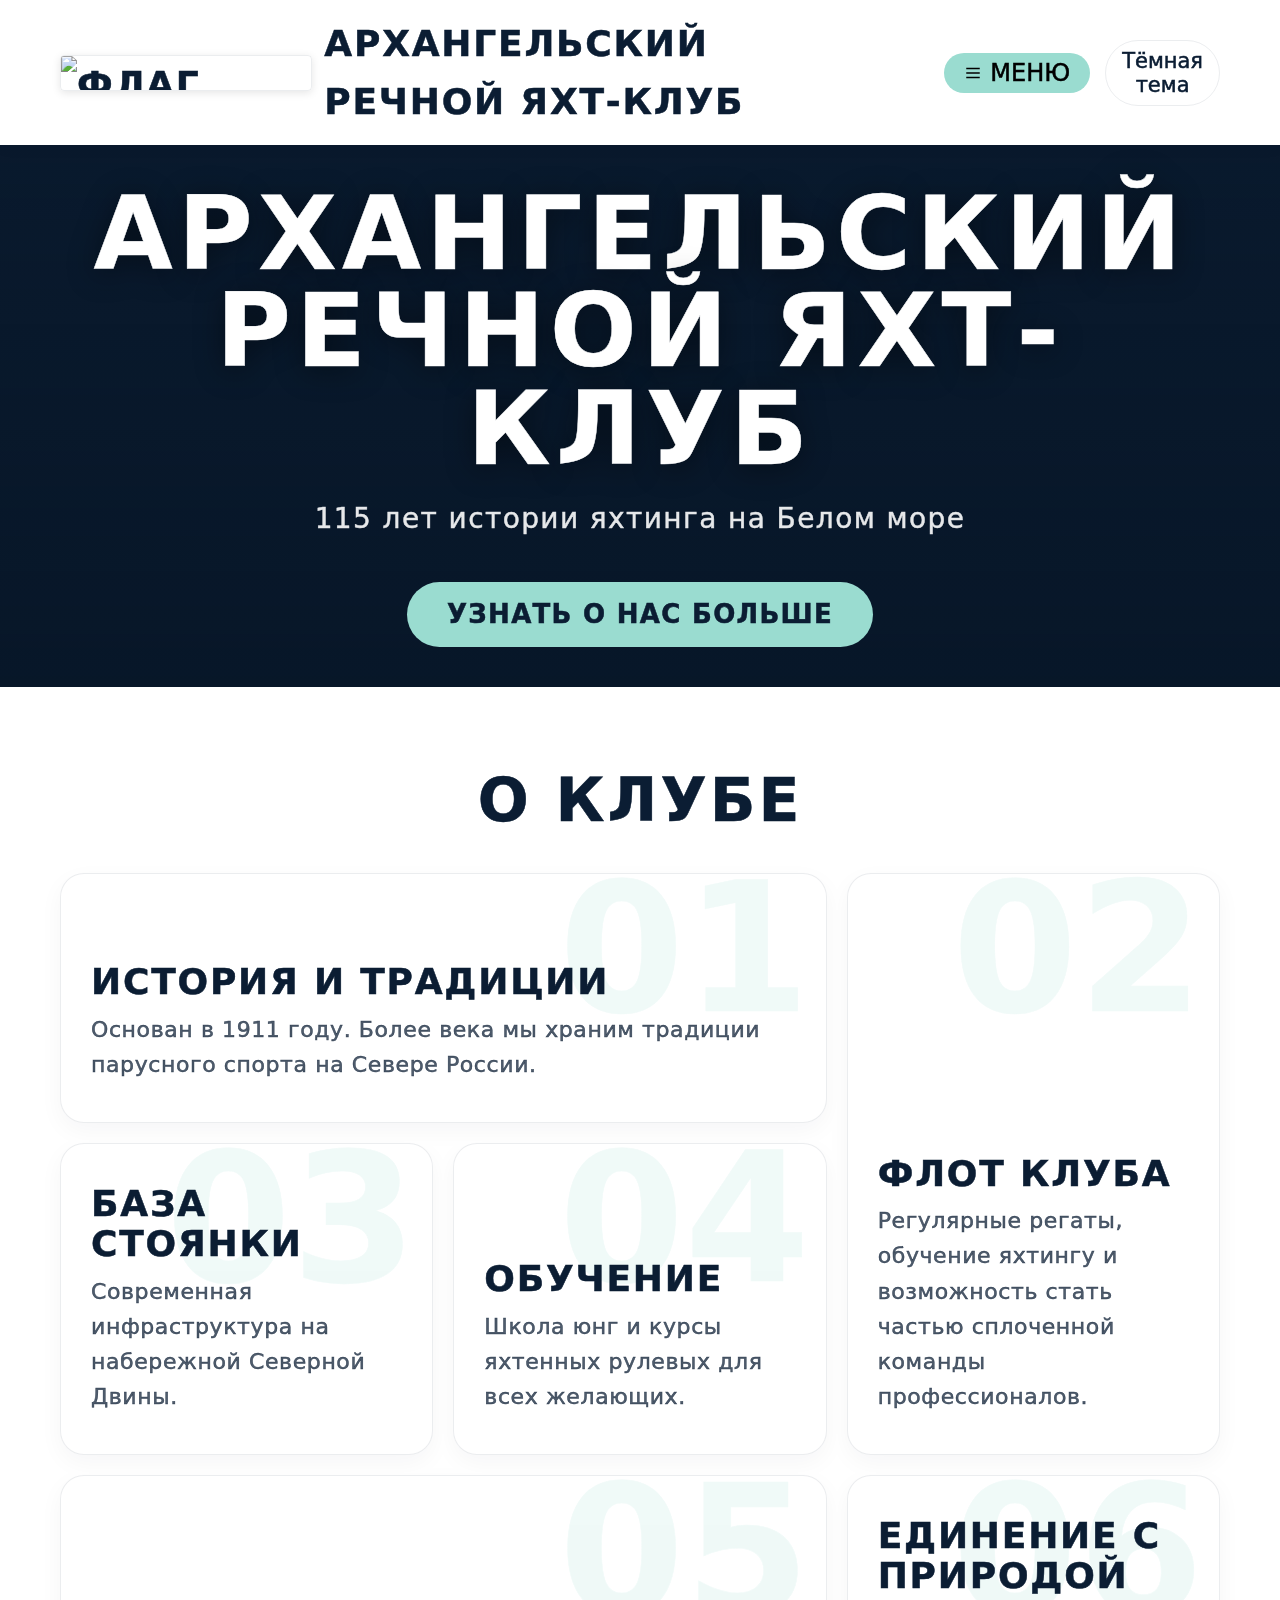
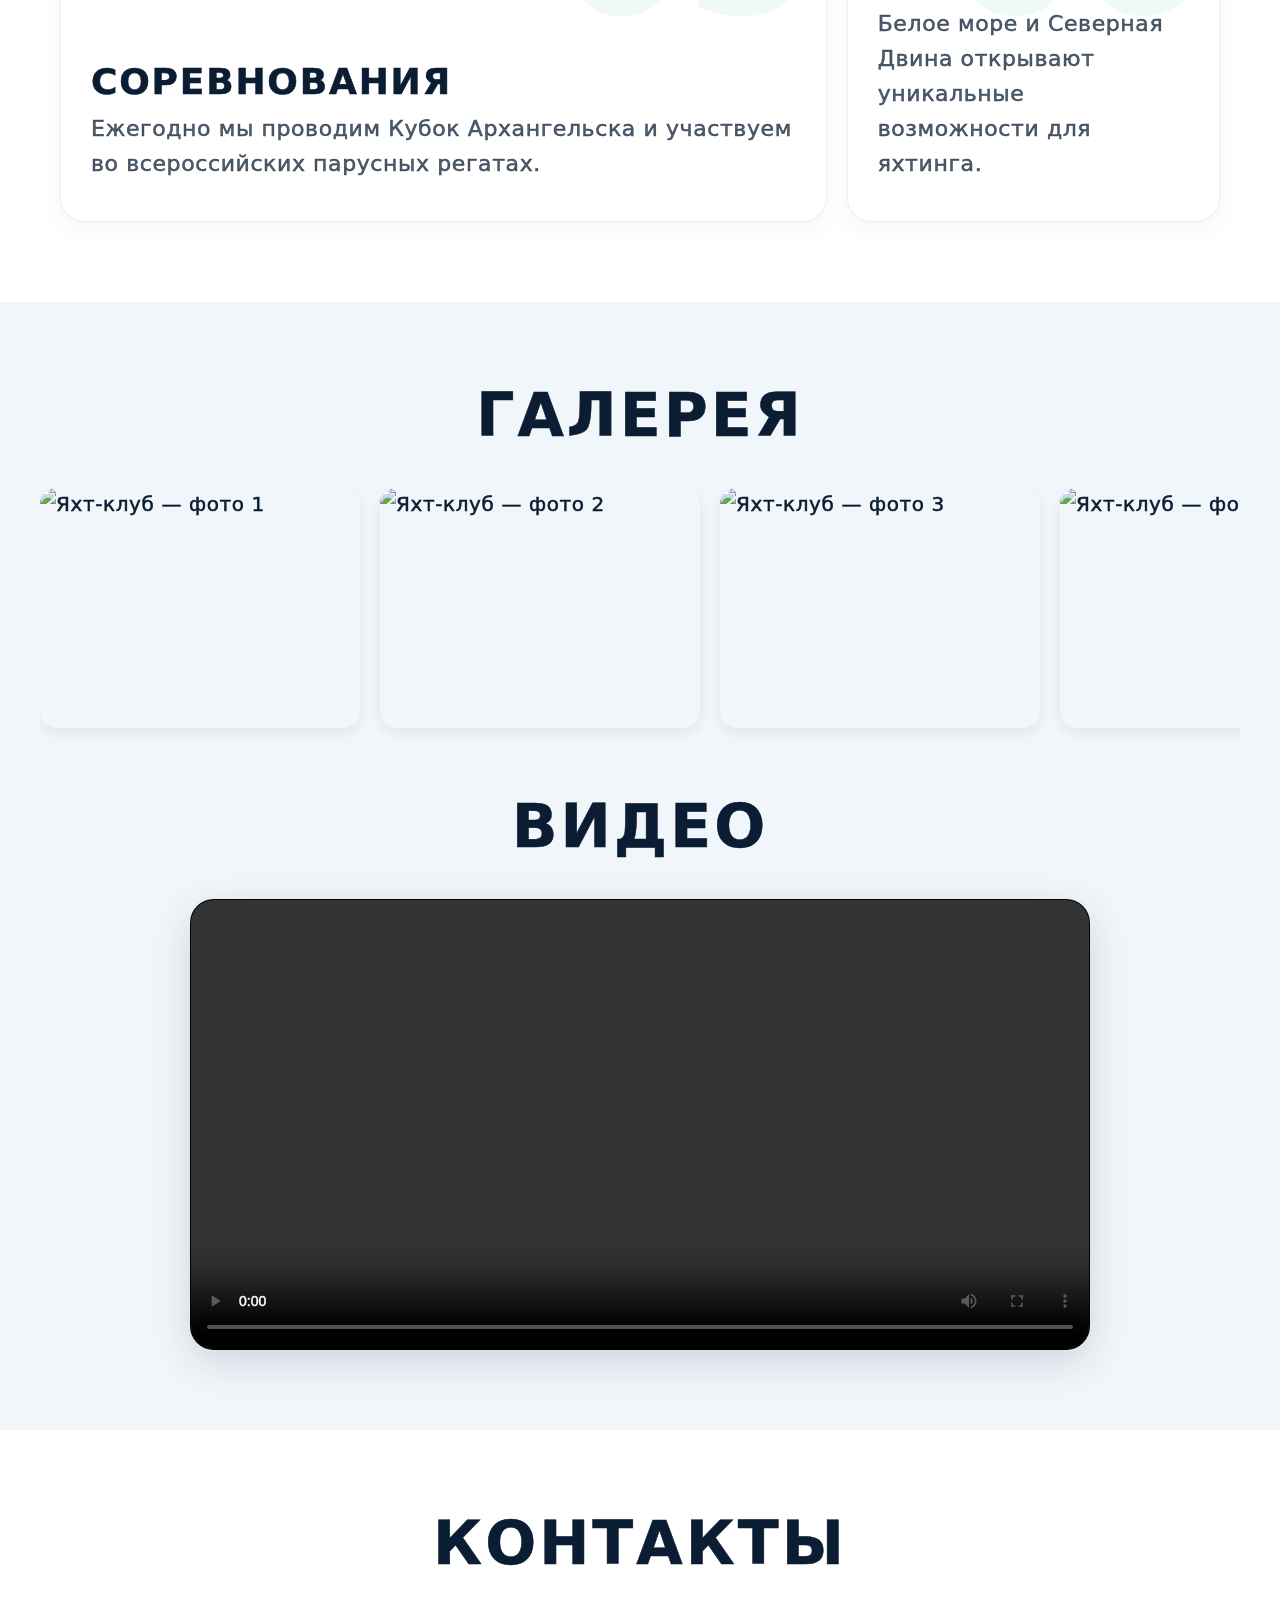
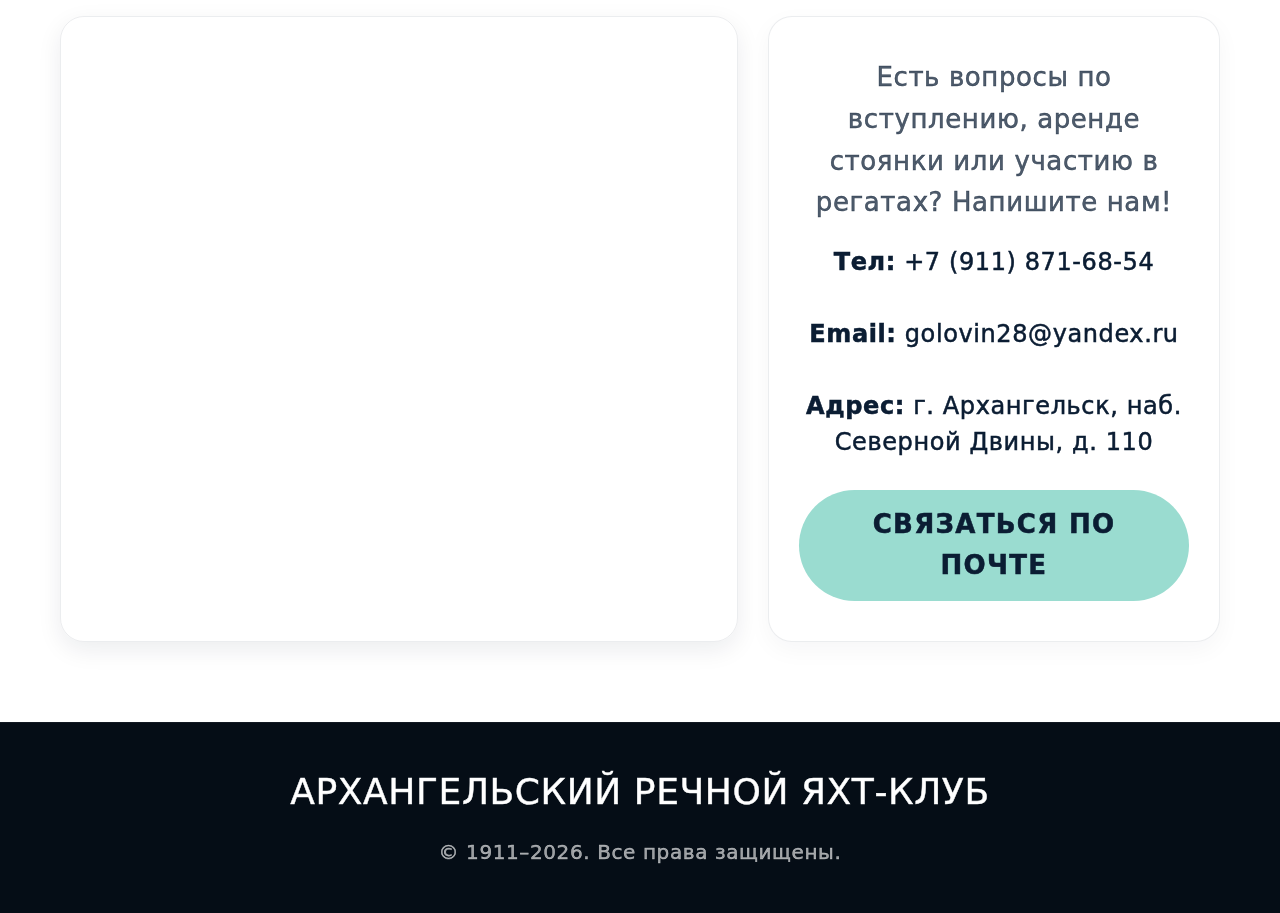
==== index.html @ b48558c8 "Add files via upload" ====
<!DOCTYPE html>
<html lang="ru">
<head>
  <meta charset="UTF-8"><meta name="viewport" content="width=device-width, initial-scale=1.0">
  <title>Архангельский речной яхт-клуб</title>
  <link rel="stylesheet" href="style.css">
</head>
<body>
  <header class="sticky-header">
    <div class="header-container">
      <a href="index.html" class="header-logo">
        <img src="img/flag.webp" alt="Флаг яхт-клуба" class="header-logo-img">
        <span>Архангельский речной яхт-клуб</span>
      </a>
      
      <div class="header-actions">
        <a href="index.html" class="home-btn" style="visibility: hidden;">← На главную</a>
        <button class="menu-btn" onclick="toggleMenu()">
          <svg viewBox="0 0 24 24" fill="none" stroke="currentColor" stroke-width="2"><line x1="3" y1="12" x2="21" y2="12"></line><line x1="3" y1="6" x2="21" y2="6"></line><line x1="3" y1="18" x2="21" y2="18"></line></svg>
          Меню
        </button>
        <button id="theme-toggle" class="theme-toggle">Тёмная тема</button>
      </div>
    </div>
  </header>

  <div class="menu-overlay" onclick="toggleMenu()"></div>

  <aside class="sidebar">
    <div class="sidebar-header">
      <div class="sidebar-title">Меню</div>
      <button class="close-btn" onclick="toggleMenu()">✕</button>
    </div>
    <div class="menu-section-title">Разделы сайта</div>
    <ul class="menu-list">
      <li><a href="ustav-1911.html">Устав яхт-клуба 1911 г.</a></li>
      <li><a href="ustav-2021.html">Устав последняя редакция 18.06.2021</a></li>
      <li><a href="otchety.html">Отчеты о деятельности яхт-клуба</a></li>
      <li><a href="istoriya.html">История яхт-клуба</a></li>
      <li><a href="pesnya.html">Песня спортсменов Архангельского яхт-клуба</a></li>
      <li><a href="kalendar.html">Календарный план яхт-клуба на 2026 г.</a></li>
      <li><a href="pravila.html">Правила пользования базой стоянки.</a></li>
      <li><a href="gostevye.html">Гостевые стоянки яхт-клуба</a></li>
      <li><a href="navigaciya.html">Навигация 2026</a></li>
    </ul>
    <div class="contact-section">
      <div class="menu-section-title">Контакты</div>
      <div class="contact-block">
        <p>+79118716854</p>
        <p>golovin28@yandex.ru</p>
        <p>г Архангельск, наб Северной Двины, д 110</p>
      </div>
      <div class="social-icons">
        <a href="https://vk.com" target="_blank" aria-label="ВКонтакте">
          <img src="img/vk.webp" alt="ВКонтакте">
        </a>
      </div>
    </div>
  </aside>

  <main class="main-content">
    <!-- HERO -->
    <section class="hero">
      <div class="hero__content">
        <h1 class="hero__title">Архангельский<br>речной яхт-клуб</h1>
        <p class="hero__subtitle">115 лет истории яхтинга на Белом море</p>
        <a href="istoriya.html" class="btn-primary" style="margin-top: 20px;">Узнать о нас больше</a>
      </div>
    </section>

    <!-- О КЛУБЕ (Bento Grid) -->
    <section class="bento-section">
      <h2 class="section-title">О клубе</h2>
      <div class="bento-grid">
        <article class="bento-card bento-wide">
          <div class="bento-card__bg-num">01</div>
          <h3>История и традиции</h3>
          <p>Основан в 1911 году. Более века мы храним традиции парусного спорта на Севере России.</p>
        </article>

        <article class="bento-card bento-tall">
          <div class="bento-card__bg-num">02</div>
          <h3>Флот клуба</h3>
          <p>Регулярные регаты, обучение яхтингу и возможность стать частью сплоченной команды профессионалов.</p>
        </article>

        <article class="bento-card">
          <div class="bento-card__bg-num">03</div>
          <h3>База стоянки</h3>
          <p>Современная инфраструктура на набережной Северной Двины.</p>
        </article>

        <article class="bento-card">
          <div class="bento-card__bg-num">04</div>
          <h3>Обучение</h3>
          <p>Школа юнг и курсы яхтенных рулевых для всех желающих.</p>
        </article>

        <article class="bento-card bento-wide">
          <div class="bento-card__bg-num">05</div>
          <h3>Соревнования</h3>
          <p>Ежегодно мы проводим Кубок Архангельска и участвуем во всероссийских парусных регатах.</p>
        </article>

        <article class="bento-card">
          <div class="bento-card__bg-num">06</div>
          <h3>Единение с природой</h3>
          <p>Белое море и Северная Двина открывают уникальные возможности для яхтинга.</p>
        </article>
      </div>
    </section>

    <!-- ГАЛЕРЕЯ (Горизонтальный скролл) -->
    <section class="dark-bg-section gallery-sec" id="gallery">
      <div class="container">
        <h2 class="section-title">Галерея</h2>
        <div class="gallery-scroll">
          <img src="img/main1.webp" alt="Яхт-клуб — фото 1" class="gallery-img">
          <img src="img/main2.webp" alt="Яхт-клуб — фото 2" class="gallery-img">
          <img src="img/main3.webp" alt="Яхт-клуб — фото 3" class="gallery-img">
          <img src="img/main4.webp" alt="Яхт-клуб — фото 4" class="gallery-img">
          <img src="img/main5.webp" alt="Яхт-клуб — фото 5" class="gallery-img">
          <img src="img/main6.webp" alt="Яхт-клуб — фото 6" class="gallery-img">
          <img src="img/main7.webp" alt="Яхт-клуб — фото 7" class="gallery-img">
          <img src="img/main8.webp" alt="Яхт-клуб — фото 8" class="gallery-img">
        </div>
      </div>
    </section>

    <!-- ВИДЕО -->
    <section class="dark-bg-section video-sec" id="video">
      <div class="container">
        <h2 class="section-title">Видео</h2>
        <div class="video-wrapper">
          <!-- Встроено локальное видео -->
          <video controls preload="metadata">
            <source src="doc/Архангельский яхт-клуб Водник.mp4" type="video/mp4">
            Ваш браузер не поддерживает встроенное видео.
          </video>
        </div>
      </div>
    </section>

    <!-- КОНТАКТЫ И КАРТА (Объединенный раздел) -->
    <section class="bento-section" id="contacts">
      <h2 class="section-title">Контакты</h2>
      
      <div class="contacts-layout">
        <!-- Карта слева -->
        <div class="map-wrapper">
          <iframe src="https://yandex.ru/map-widget/v1/?um=constructor%3Adeb6998151eba54c88fcd526d1713f9b0ff98c0f8567d030a7d96ea9c98468b8&amp;source=constructor" width="100%" height="100%" frameborder="0" allowfullscreen="true"></iframe>
        </div>
        
        <!-- Информация справа -->
        <div class="contacts-box">
          <p>Есть вопросы по вступлению, аренде стоянки или участию в регатах? Напишите нам!</p>
          
          <p class="contact-info-text">
            <strong>Тел:</strong> +7 (911) 871-68-54 <br><br>
            <strong>Email:</strong> golovin28@yandex.ru <br><br>
            <strong>Адрес:</strong> г. Архангельск, наб. Северной Двины, д. 110
          </p>
          
          <a href="mailto:golovin28@yandex.ru" class="btn-primary">Связаться по почте</a>
        </div>
      </div>
    </section>
  </main>

  <!-- ПОДВАЛ -->
  <footer class="site-footer">
    <span class="footer-logo">Архангельский речной яхт-клуб</span>
    <p style="margin-top: 15px; font-size: 1rem;">&copy; 1911–2026. Все права защищены.</p>
  </footer>

  <script src="script.js"></script>
</body>
</html>
---- style.css ----
/* ===== Подключение локальных шрифтов ===== */
@font-face {
  font-family: 'Pobeda';
  src: url('fonts/Pobeda-Regular.woff2') format('woff2');
  font-weight: 400;
  font-style: normal;
  font-display: swap;
}
@font-face {
  font-family: 'Pobeda';
  src: url('fonts/Pobeda-Bold.woff2') format('woff2');
  font-weight: 700;
  font-style: normal;
  font-display: swap;
}
@font-face {
  font-family: 'Alumni Sans Pinstripe';
  src: url('fonts/AlumniSansPinstripe-Regular.woff2') format('woff2');
  font-weight: 400;
  font-style: normal;
  font-display: swap;
}
@font-face {
  font-family: 'Alumni Sans Pinstripe';
  src: url('fonts/AlumniSansPinstripe-Italic.woff2') format('woff2');
  font-weight: 400;
  font-style: italic;
  font-display: swap;
}

/* ===== Переменные ===== */
:root {
  --color-primary: #9adcd0;
  --color-primary-strong: #1c8f7d;
  --color-dark: #0b1d33;
  --color-light: #ffffff;

  --color-text: #0b1d33;
  --color-text-muted: rgba(11, 29, 51, 0.72);

  --color-surface: #ffffff;
  --color-surface-alt: #f1f6fa;
  --color-border: rgba(11, 29, 51, 0.08);

  --font-title: 'Pobeda', system-ui, sans-serif;
  --font-text: 'Alumni Sans Pinstripe', system-ui, sans-serif;

  --border-radius-btn: 100px;
  --transition: 0.2s ease;
  color-scheme: light;
}

.dark-mode {
  color-scheme: dark;
  --color-primary: #6cc9b8;
  --color-primary-strong: #7fe0cd;
  --color-light: #1a1a1a;
  --color-dark: #f0f0f0;
  --color-text: #f0f0f0;
  --color-text-muted: rgba(240, 240, 240, 0.75);
  --color-surface: #202020;
  --color-surface-alt: #262626;
  --color-border: rgba(255, 255, 255, 0.1);
}

/* ===== Базовые стили ===== */
* { box-sizing: border-box; margin: 0; padding: 0; }
html { scroll-behavior: smooth; font-size: 20px; }
body {
  font-family: var(--font-text);
  font-weight: 400;
  color: var(--color-text);
  line-height: 1.6;
  letter-spacing: 0.03em;
  background-color: var(--color-light);
  -webkit-font-smoothing: antialiased;
  transition: background-color 0.3s ease, color 0.3s ease;
  overflow-x: hidden;
  -webkit-text-stroke: 0.5px currentColor;
  
  display: flex;
  flex-direction: column;
  min-height: 100vh;
  
  animation: fadeInPage 0.4s ease-out forwards;
}
@keyframes fadeInPage {
  from { opacity: 0; }
  to { opacity: 1; }
}
body.page-exit {
  opacity: 0;
  transition: opacity 0.3s ease;
}
body.nav-open {
  overflow: hidden;
  padding-right: var(--scrollbar-width, 0px);
}

h1, h2, h3, h4 {
  font-family: var(--font-title);
  font-weight: 700;
  line-height: 1.1;
  text-transform: uppercase; 
  letter-spacing: 0.05em;
}
a { text-decoration: none; color: inherit; }
img { max-width: 100%; height: auto; display: block; }

/* ===== Шапка (Header) ===== */
.sticky-header {
  position: sticky;
  top: 0; 
  background-color: rgba(255, 255, 255, 0.94);
  backdrop-filter: blur(10px); 
  box-shadow: 0 2px 14px rgba(11, 29, 51, 0.06);
  z-index: 1000; padding: 15px 0;
}
.dark-mode .sticky-header { background-color: rgba(18, 18, 18, 0.92); }
.header-container { 
  display: flex; justify-content: space-between; align-items: center; 
  max-width: 1200px; margin: 0 auto; padding: 0 20px; 
}
.header-logo { 
  display: flex; align-items: center; gap: 12px;
  font-family: var(--font-title); font-weight: 700; font-size: 1.8rem; 
  color: var(--color-text); text-transform: uppercase; letter-spacing: 0.05em;
}
.header-logo-img {
  height: 36px; width: auto; border-radius: 4px;
  box-shadow: 0 2px 8px rgba(0,0,0,0.1); border: 1px solid var(--color-border);
}
.header-actions { display: flex; align-items: center; gap: 15px; }
.home-btn { 
  font-family: var(--font-text); font-weight: 400; font-size: 1.1rem; 
  color: var(--color-text); display: flex; align-items: center; gap: 5px; transition: color 0.2s;
}
.home-btn:hover { color: var(--color-primary-strong); }
.menu-btn {
  background: var(--color-primary); border: none; border-radius: 100px; padding: 6px 20px;
  font-family: var(--font-text); font-weight: 400; font-size: 1.2rem;
  display: flex; align-items: center; gap: 8px; transition: 0.2s; text-transform: uppercase; cursor: pointer;
}
.menu-btn:hover { background: var(--color-primary-strong); color: #fff; }
.menu-btn svg { width: 18px; height: 18px; }
.theme-toggle {
  background: transparent; border: 1px solid var(--color-border); border-radius: 100px; 
  padding: 8px 16px; cursor: pointer; color: var(--color-text); 
  font-family: var(--font-text); font-size: 1.05rem; transition: 0.2s;
}
.theme-toggle:hover { border-color: var(--color-primary-strong); }

/* ===== Выезжающее меню (Sidebar) ===== */
.menu-overlay {
  position: fixed; top: 0; left: 0; 
  right: var(--scrollbar-width, 0px);
  height: 100%;
  background: rgba(11, 29, 51, 0.7); z-index: 998;
  opacity: 0; visibility: hidden; transition: all 0.3s ease;
}
.menu-overlay.active { opacity: 1; visibility: visible; }

.sidebar {
  position: fixed; top: 0; left: 0; width: 360px; height: 100vh;
  background: var(--color-dark); color: #fff; z-index: 999;
  transform: translateX(-100%); transition: transform 0.3s ease;
  overflow-y: auto; padding: 30px; display: flex; flex-direction: column;
  
  scrollbar-width: none;
  -ms-overflow-style: none;
}
.sidebar::-webkit-scrollbar {
  display: none;
}

.sidebar.active { transform: translateX(0); }
.sidebar-header { display: flex; justify-content: space-between; align-items: center; margin-bottom: 25px; border-bottom: 1px solid rgba(255,255,255,0.1); padding-bottom: 20px; }
.sidebar-title { font-family: var(--font-title); font-size: 2rem; text-transform: uppercase; }
.close-btn { background: none; border: none; font-size: 24px; color: #fff; cursor: pointer; transition: color 0.2s; }
.close-btn:hover { color: var(--color-primary); }

.menu-section-title { 
  font-family: var(--font-title); font-size: 1.3rem; text-transform: uppercase; 
  color: var(--color-primary); margin-bottom: 15px; margin-top: 10px; letter-spacing: 0.1em; 
}
.menu-list { list-style: none; margin-bottom: 30px; }
.menu-list li { margin-bottom: 8px; }
.menu-list a { 
  color: rgba(255,255,255,0.8); 
  font-size: 1.1rem; 
  transition: color 0.2s, background 0.2s; 
  display: block; 
  padding: 8px 12px; 
  border-radius: 8px; 
}
.menu-list a:hover { color: var(--color-primary); }

.menu-list a.active { 
  color: var(--color-primary-strong); 
  background: rgba(28, 143, 125, 0.15); 
  font-weight: 600; 
}

.contact-section { border-top: 1px solid rgba(255,255,255,0.1); padding-top: 20px; margin-top: auto; }
.contact-block { font-size: 1.05rem; color: rgba(255,255,255,0.7); margin-bottom: 20px; padding: 0 12px; }
.contact-block p { margin-bottom: 10px; }
.social-icons { padding: 0 12px; }
.social-icons img { width: 32px; height: 32px; border-radius: 8px; transition: transform 0.2s; }
.social-icons img:hover { transform: scale(1.1); }

.dark-mode .sidebar {
  background: #f0f0f0;
}
.dark-mode .sidebar-header { border-bottom-color: rgba(0,0,0,0.1); }
.dark-mode .sidebar-title,
.dark-mode .close-btn {
  color: #0b1d33;
}
.dark-mode .menu-section-title {
  color: #1c8f7d;
}
.dark-mode .menu-list a {
  color: #0b1d33;
}
.dark-mode .menu-list a:hover {
  background: rgba(0,0,0,0.05);
}
.dark-mode .menu-list a.active {
  color: #0b1d33;
  background: var(--color-primary);
  font-weight: 700;
}
.dark-mode .contact-section { border-top-color: rgba(0,0,0,0.1); }
.dark-mode .contact-block { color: #0b1d33; }
.dark-mode .social-icons img { border: 1px solid rgba(0,0,0,0.1); }


/* ===== Контент ===== */
.main-content { 
  padding-top: 0;
  flex: 1; 
}

.hero {
  position: relative; min-height: 55vh; display: flex; align-items: center; justify-content: center; text-align: center;
  background: linear-gradient(180deg, rgba(6, 20, 36, 0.4) 0%, rgba(6, 20, 36, 0.7) 100%), url('img/og-hero.webp') center/cover no-repeat, #0b1d33;
  color: #fff; padding: 40px 20px;
}
.hero__content { max-width: 900px; display: flex; flex-direction: column; align-items: center; gap: 20px; }
.hero__title { font-size: clamp(3.5rem, 8vw, 6rem); text-shadow: 0 4px 30px rgba(0, 0, 0, 0.45); line-height: 0.95; }
.hero__subtitle { font-size: 1.4rem; opacity: 0.9; letter-spacing: 0.05em; }
.btn-primary { 
  display: inline-block; padding: 12px 40px; border-radius: var(--border-radius-btn); 
  font-family: var(--font-title); font-weight: 700; font-size: 1.3rem; text-transform: uppercase;
  background-color: var(--color-primary); color: var(--color-dark); transition: 0.2s; 
  letter-spacing: 0.05em; cursor: pointer; border: none;
}
.btn-primary:hover { background-color: #b7ece2; transform: translateY(-2px); }

/* Внутренние страницы */
.content-wrapper { max-width: 900px; margin: 0 auto; padding: 60px 20px; }
.content-wrapper h1 {
  font-size: 3.5rem; color: var(--color-text); margin-bottom: 30px;
  border-bottom: 3px solid var(--color-primary); padding-bottom: 15px; display: inline-block;
}
.content-wrapper h2 { font-size: 2.2rem; margin: 30px 0 15px; color: var(--color-primary-strong); }
.content-wrapper p { font-size: 1.2rem; color: var(--color-text-muted); margin-bottom: 15px; }
.content-wrapper ul, .content-wrapper ol { margin-left: 20px; margin-bottom: 20px; color: var(--color-text-muted); font-size: 1.2rem; }
.content-wrapper li { margin-bottom: 10px; }

/* ===== СЕКЦИЯ "О КЛУБЕ" (Bento Grid) ===== */
.bento-section { padding: 80px 20px; max-width: 1200px; margin: 0 auto; }
.section-title { font-size: 3rem; margin-bottom: 40px; text-align: center; }

.bento-grid { 
  display: grid; 
  grid-template-columns: 1fr; 
  gap: 20px; 
}
@media (min-width: 768px) { 
  .bento-grid { 
    grid-template-columns: repeat(3, 1fr); 
    grid-auto-rows: minmax(250px, auto);
  } 
  .bento-wide { grid-column: span 2; }
  .bento-tall { grid-row: span 2; }
}

.bento-card {
  background: var(--color-surface); 
  border: 1px solid var(--color-border); 
  border-radius: 24px;
  padding: 40px 30px; 
  position: relative; 
  overflow: hidden; 
  box-shadow: 0 8px 24px rgba(11, 29, 51, 0.04);
  transition: transform 0.3s ease, box-shadow 0.3s ease, border-color 0.3s ease; 
  display: flex; 
  flex-direction: column; 
  justify-content: flex-end;
}
.bento-card:hover { 
  transform: translateY(-5px); 
  box-shadow: 0 16px 40px rgba(11, 29, 51, 0.12); 
  border-color: var(--color-primary-strong);
}
.bento-card__bg-num { 
  position: absolute; 
  top: -15px; 
  right: 15px; 
  font-family: var(--font-title); 
  font-weight: 700; 
  font-size: 9rem; 
  color: var(--color-primary); 
  opacity: 0.15; 
  transition: 0.3s; 
  line-height: 1;
  pointer-events: none;
}
.bento-card:hover .bento-card__bg-num { 
  opacity: 0.3; 
  transform: scale(1.05); 
}
.bento-card h3 { 
  font-size: 1.8rem; 
  margin-bottom: 10px; 
  color: var(--color-text); 
  position: relative;
  z-index: 1;
}
.bento-card p { 
  color: var(--color-text-muted); 
  font-size: 1.1rem; 
  position: relative;
  z-index: 1;
}

/* ===== ГАЛЕРЕЯ ===== */
.dark-bg-section {
  background-color: var(--color-surface-alt);
  color: var(--color-text);
  width: 100%;
  padding: 80px 20px;
}
.dark-bg-section .section-title { color: var(--color-text); }
.dark-bg-section .container { max-width: 1200px; margin: 0 auto; }
.gallery-sec { padding-bottom: 40px; }
.video-sec { padding-top: 0; padding-bottom: 80px; }

.gallery-scroll {
  display: flex; gap: 20px; overflow-x: auto; scroll-snap-type: x mandatory;
  padding-bottom: 25px; scrollbar-width: thin; scrollbar-color: var(--color-primary-strong) transparent;
}
.gallery-scroll::-webkit-scrollbar { height: 8px; }
.gallery-scroll::-webkit-scrollbar-track { background: rgba(11, 29, 51, 0.05); border-radius: 10px; }
.dark-mode .gallery-scroll::-webkit-scrollbar-track { background: rgba(255, 255, 255, 0.05); }
.gallery-scroll::-webkit-scrollbar-thumb { background-color: var(--color-primary-strong); border-radius: 10px; }

.gallery-img {
  flex: 0 0 320px; height: 240px; object-fit: cover; border-radius: 16px;
  scroll-snap-align: start; transition: transform 0.3s ease, box-shadow 0.3s ease;
  cursor: pointer; box-shadow: 0 4px 12px rgba(11, 29, 51, 0.08);
}
.gallery-img:hover { transform: scale(1.02); box-shadow: 0 8px 24px rgba(11, 29, 51, 0.15); }
@media (max-width: 768px) { .gallery-img { flex: 0 0 260px; height: 200px; } }

/* Видео */
.video-wrapper {
  max-width: 900px; margin: 0 auto; border-radius: 24px; overflow: hidden;
  box-shadow: 0 12px 40px rgba(11, 29, 51, 0.15); background: #000; border: 1px solid var(--color-border);
}
.video-wrapper iframe, 
.video-wrapper video { 
  width: 100%; 
  height: auto; 
  max-height: 80vh; 
  display: block; 
  border: none; 
  object-fit: contain; 
  background: #000;
}

/* ===== КОНТАКТЫ И КАРТА ===== */
.contacts-layout { display: grid; grid-template-columns: 1fr; gap: 30px; max-width: 1200px; margin: 0 auto; }
@media (min-width: 900px) { .contacts-layout { grid-template-columns: 1.5fr 1fr; align-items: stretch; } }

.map-wrapper {
  width: 100%; height: 400px; border-radius: 24px; overflow: hidden;
  border: 1px solid var(--color-border); box-shadow: 0 8px 24px rgba(11, 29, 51, 0.08);
}
@media (min-width: 900px) { .map-wrapper { height: 100%; min-height: 450px; } }
.map-wrapper iframe { width: 100%; height: 100%; border: none; }

.contacts-box {
  text-align: center; background: var(--color-surface); padding: 40px 30px; border-radius: 24px;
  border: 1px solid var(--color-border); box-shadow: 0 8px 24px rgba(11, 29, 51, 0.04);
  display: flex; flex-direction: column; justify-content: center; align-items: center;
}
.contacts-box p { font-size: 1.3rem; color: var(--color-text-muted); margin-bottom: 20px; }
.contact-info-text { font-size: 1.2rem !important; color: var(--color-text) !important; margin-bottom: 30px !important; line-height: 1.5; }
.contacts-box .btn-primary { font-size: 1.3rem; padding: 14px 40px; }

/* Подвал */
.site-footer {
  background: #050d16; color: #fff; padding: 40px 20px; text-align: center;
  border-top: 1px solid rgba(255,255,255,0.05);
}
.site-footer .footer-logo { font-family: var(--font-title); font-size: 1.8rem; text-transform: uppercase; color: #fff; margin-bottom: 10px; display: block; }
.site-footer p { color: rgba(255,255,255,0.6); font-size: 1rem; margin-bottom: 5px; }

/* ===== ИНТЕРАКТИВНАЯ КНИГА (Устав) ===== */
.book-wrapper {
  display: flex;
  flex-direction: column;
  align-items: center;
  justify-content: center;
  padding: 20px;
  max-width: 1000px;
  margin: 0 auto;
}

.book-hint {
  font-family: var(--font-title);
  font-size: 1.2rem;
  color: var(--color-primary-strong);
  background: var(--color-surface);
  padding: 10px 20px;
  border-radius: 100px;
  border: 1px solid var(--color-border);
  margin-bottom: 20px;
  text-align: center;
  box-shadow: 0 4px 12px rgba(11, 29, 51, 0.05);
  animation: pulseHint 2s infinite;
}

@keyframes pulseHint {
  0% { transform: scale(1); }
  50% { transform: scale(1.02); box-shadow: 0 6px 16px rgba(28, 143, 125, 0.15); }
  100% { transform: scale(1); }
}

.book-container {
  position: relative;
  display: flex;
  align-items: center;
  justify-content: center;
  width: 100%;
  max-width: 800px;
  user-select: none;
}

.book-page {
  background: #fff;
  padding: 10px;
  border-radius: 8px;
  box-shadow: 0 20px 50px rgba(0,0,0,0.2), 0 0 0 1px rgba(0,0,0,0.05);
  cursor: pointer;
  transition: transform 0.2s ease;
  position: relative;
  z-index: 2;
}
.book-page:hover {
  transform: scale(1.01);
}

.book-page img {
  width: 100%;
  max-height: 75vh;
  object-fit: contain;
  border-radius: 4px;
  transition: opacity 0.3s ease;
}

.book-page img.fade-out {
  opacity: 0;
}

.book-btn {
  background: var(--color-surface);
  border: 1px solid var(--color-border);
  color: var(--color-text);
  width: 60px;
  height: 60px;
  border-radius: 50%;
  display: flex;
  align-items: center;
  justify-content: center;
  font-size: 1.5rem;
  cursor: pointer;
  position: absolute;
  z-index: 3;
  transition: 0.2s ease;
  box-shadow: 0 8px 24px rgba(11, 29, 51, 0.1);
}

.book-btn:hover {
  background: var(--color-primary);
  color: var(--color-dark);
  transform: scale(1.1);
}

.book-btn.prev { left: -20px; }
.book-btn.next { right: -20px; }

.book-pagination {
  margin-top: 20px;
  font-family: var(--font-title);
  font-size: 1.2rem;
  color: var(--color-text-muted);
}

/* ===== МОБИЛЬНАЯ АДАПТАЦИЯ ===== */
@media (max-width: 768px) {
  /* Оптимизированная шапка */
  .header-container {
    flex-direction: column;
    align-items: center;
    gap: 8px; /* Уменьшили отступ */
    padding: 8px 10px; /* Сделали шапку ниже */
  }
  .header-logo {
    font-size: 1.1rem; /* Уменьшили логотип */
    text-align: center;
    justify-content: center;
    gap: 8px;
  }
  .header-logo-img { 
    height: 24px; 
  }
  .header-actions {
    display: flex;
    flex-direction: row; /* Кнопки встают в строку */
    flex-wrap: wrap; /* Если не влезут - перенесутся */
    justify-content: center;
    width: 100%;
    gap: 8px; /* Компактный отступ между кнопками */
  }
  .home-btn {
    order: -1; /* Кнопка "На главную" остается первой */
    margin-bottom: 0;
    font-size: 0.95rem;
  }
  .menu-btn, 
  .theme-toggle {
    width: auto; /* Убрали растягивание на всю ширину */
    padding: 6px 16px; /* Сделали кнопки меньше */
    font-size: 1rem;
  }

  /* Остальные стили (остаются без изменений) */
  .video-wrapper iframe, 
  .video-wrapper video { max-height: 250px; }
  .dark-bg-section { padding: 40px 20px; }
  .gallery-sec { padding-bottom: 20px; }
  .video-sec { padding-top: 0; padding-bottom: 40px; }
  .site-footer { padding: 30px 20px; }
  .contacts-box .btn-primary { font-size: 1.2rem; padding: 12px 30px; }
  .bento-card__bg-num { font-size: 6rem; }
  
  .book-btn {
    width: 44px;
    height: 44px;
    font-size: 1.1rem;
    position: static;
  }
  .book-container {
    flex-wrap: wrap;
    gap: 15px;
  }
  .book-page {
    order: -1;
    width: 100%;
    margin-bottom: 15px;
  }
  .book-page img { max-height: 60vh; }

  .history-figure.left, 
  .history-figure.right {
    float: none;
    margin: 20px auto;
    max-width: 100%;
  }
  .history-page > p:first-of-type::first-letter {
    font-size: 3.5rem;
  }
}

/* ===== СТИЛИ ДЛЯ СПИСКА ОТЧЕТОВ ===== */
.reports-list {
  list-style: none;
  padding: 0;
  margin-top: 30px;
  display: flex;
  flex-direction: column;
  gap: 15px;
}
.report-link {
  display: flex;
  align-items: center;
  justify-content: space-between;
  background: var(--color-surface);
  border: 1px solid var(--color-border);
  border-radius: 16px;
  padding: 15px 25px;
  font-family: var(--font-text);
  font-size: 1.2rem;
  color: var(--color-text);
  text-decoration: none;
  transition: all 0.2s ease;
  box-shadow: 0 4px 12px rgba(11, 29, 51, 0.03);
}
.report-link:hover {
  transform: translateY(-2px);
  box-shadow: 0 8px 24px rgba(11, 29, 51, 0.08);
  border-color: var(--color-primary-strong);
  color: var(--color-primary-strong);
}
.report-link svg {
  width: 24px;
  height: 24px;
  color: var(--color-primary-strong);
  flex-shrink: 0;
}

/* ===== СТИЛИ ДЛЯ СТРАНИЦЫ ИСТОРИИ ===== */
.history-page {
  font-size: 1.15rem;
  line-height: 1.8;
}
.history-page p {
  margin-bottom: 25px;
  text-align: justify;
}
.history-page > p:first-of-type::first-letter {
  font-family: var(--font-title);
  font-size: 4.5rem;
  float: left;
  line-height: 0.8;
  padding-right: 10px;
  padding-top: 5px;
  color: var(--color-primary-strong);
}
.history-page h2 {
  font-size: 2.4rem;
  margin: 50px 0 25px;
  color: var(--color-primary-strong);
  border-bottom: 2px solid var(--color-primary);
  padding-bottom: 10px;
  clear: both;
}
.history-page h3 {
  font-size: 1.8rem;
  margin: 35px 0 15px;
  color: var(--color-text);
  clear: both;
}
.history-page strong {
  color: var(--color-primary-strong);
  font-weight: 700;
}

.history-figure {
  margin: 15px 0;
  position: relative;
}
.history-figure img {
  border-radius: 12px;
  box-shadow: 0 8px 24px rgba(11, 29, 51, 0.15);
  width: 100%;
  transition: transform 0.3s ease;
}
.history-figure img:hover {
  transform: scale(1.02);
}
.history-figure figcaption {
  font-size: 0.9rem;
  color: var(--color-text-muted);
  text-align: center;
  margin-top: 10px;
  font-style: italic;
  line-height: 1.4;
}
.history-figure.left {
  float: left;
  max-width: 320px;
  margin-right: 30px;
  margin-bottom: 15px;
}
.history-figure.right {
  float: right;
  max-width: 320px;
  margin-left: 30px;
  margin-bottom: 15px;
}
.history-figure.full {
  clear: both;
  max-width: 800px;
  margin: 40px auto;
  display: block;
}
@media (max-width: 768px) {
  .history-figure.left, 
  .history-figure.right {
    float: none;
    margin: 20px auto;
    max-width: 100%;
  }
  .history-page > p:first-of-type::first-letter {
    font-size: 3.5rem;
  }
}

.gallery-history-grid {
  display: grid;
  grid-template-columns: repeat(auto-fill, minmax(200px, 1fr));
  gap: 20px;
  margin: 30px 0 40px;
  clear: both;
}
.gallery-history-grid .history-figure { margin: 0; }
.gallery-history-grid img {
  height: 250px;
  object-fit: contain;
  background: var(--color-surface-alt);
  padding: 10px;
}
.gallery-history-grid.portraits img {
  object-fit: cover;
  height: 300px;
}

/* ===== СТИЛИ ДЛЯ ПЕСНИ ===== */
.song-layout {
  display: flex;
  gap: 40px;
  align-items: flex-start;
  max-width: 1200px;
  margin: 0 auto;
  padding: 0 20px;
}
.song-original-col {
  flex: 0 0 380px;
  position: sticky;
  top: 100px;
}
.song-original {
  width: 100%;
  border-radius: 8px;
  box-shadow: 0 15px 40px rgba(0,0,0,0.3);
  border: 1px solid #dcd2c3;
  transition: transform 0.3s ease;
  cursor: zoom-in;
}
.song-original:hover { transform: scale(1.02); }
.song-original-caption {
  text-align: center;
  font-family: var(--font-text);
  font-size: 1.1rem;
  color: var(--color-text-muted);
  margin-top: 15px;
  font-style: italic;
}
.song-wrapper {
  flex: 1;
  max-width: 100%;
  margin: 0; 
  background: #fdfbf7;
  border: 1px solid #e0d6c5;
  padding: 60px 40px;
  border-radius: 4px;
  box-shadow: 0 10px 30px rgba(0,0,0,0.05);
  position: relative;
  --color-text: #0b1d33;
  --color-text-muted: rgba(11, 29, 51, 0.72);
}
.song-wrapper::before {
  content: '';
  position: absolute;
  top: 15px; bottom: 15px; left: 15px; right: 15px;
  border: 1px solid rgba(11, 29, 51, 0.1);
  pointer-events: none;
}
.song-title {
  font-family: var(--font-title);
  font-size: 2.2rem;
  color: var(--color-text);
  text-align: center;
  margin-bottom: 10px;
  line-height: 1.2;
}
.song-meta {
  display: flex;
  justify-content: space-between;
  font-family: var(--font-text);
  font-size: 1.1rem;
  color: var(--color-text-muted);
  border-bottom: 1px solid rgba(11, 29, 51, 0.1);
  padding-bottom: 20px;
  margin-bottom: 40px;
  font-style: italic;
}
.song-text {
  font-family: var(--font-text);
  font-size: 1.3rem;
  line-height: 1.8;
  text-align: center;
  color: var(--color-text);
  letter-spacing: 0.02em;
}
.song-text p { margin-bottom: 30px; }
.song-footer {
  text-align: right;
  font-family: var(--font-text);
  font-size: 1.2rem;
  color: var(--color-text-muted);
  font-style: italic;
  margin-top: 50px;
  padding-top: 20px;
  border-top: 1px dashed rgba(11, 29, 51, 0.2);
}
@media (max-width: 900px) {
  .song-layout { flex-direction: column; align-items: center; }
  .song-original-col { position: static; width: 100%; max-width: 400px; margin-bottom: 20px; }
  .song-wrapper { width: 100%; }
}
@media (max-width: 600px) {
  .song-wrapper { padding: 40px 20px; }
  .song-title { font-size: 1.6rem; }
  .song-meta { flex-direction: column; gap: 10px; text-align: center; }
  .song-text { font-size: 1.15rem; line-height: 1.7; }
  .song-footer { text-align: center; }
}

/* ===== СТИЛИ ДЛЯ ТАБЛИЦЫ КАЛЕНДАРНОГО ПЛАНА ===== */
.table-responsive {
  width: 100%;
  overflow-x: auto;
  margin-top: 30px;
  border-radius: 16px;
  box-shadow: 0 8px 24px rgba(11, 29, 51, 0.08);
  border: 1px solid var(--color-border);
}
.schedule-table {
  width: 100%;
  border-collapse: collapse;
  background: var(--color-surface);
  font-family: var(--font-text);
  min-width: 800px;
}
.schedule-table th,
.schedule-table td {
  padding: 15px 20px;
  border: 1px solid var(--color-border);
  text-align: left;
  vertical-align: middle;
  font-size: 1.1rem;
  color: var(--color-text);
}
.schedule-table th {
  background: var(--color-primary);
  color: var(--color-dark);
  font-family: var(--font-title);
  font-weight: 700;
  font-size: 1.3rem;
  text-transform: uppercase;
  letter-spacing: 0.05em;
}
.schedule-table tr:hover td { background: var(--color-surface-alt); }
.schedule-table td:nth-child(2),
.schedule-table td:nth-child(3) { text-align: center; }
.doc-link {
  display: inline-flex;
  align-items: center;
  gap: 5px;
  color: var(--color-primary-strong);
  text-decoration: none;
  font-weight: 600;
  margin-right: 10px;
  margin-bottom: 5px;
  transition: color 0.2s;
}
.doc-link:hover { color: var(--color-dark); text-decoration: underline; }
.doc-link svg { width: 16px; height: 16px; }
.dark-mode .doc-link:hover { color: var(--color-primary); }

/* ===== СТИЛИ ДЛЯ СТРАНИЦЫ ПРАВИЛ ===== */
.rules-content {
  font-size: 1.15rem;
  line-height: 1.8;
  color: var(--color-text-muted);
}
.rules-content h2 {
  font-family: var(--font-title);
  font-size: 2.2rem;
  color: var(--color-text);
  margin: 40px 0 20px;
  padding-bottom: 10px;
  border-bottom: 2px solid var(--color-primary);
}
.rules-content p { margin-bottom: 15px; text-align: justify; }
.rules-content strong { color: var(--color-text); font-weight: 700; }
.rules-content ul, .rules-content ol { margin-left: 25px; margin-bottom: 25px; }
.rules-content li { margin-bottom: 10px; }
.rules-content .footnote {
  font-size: 0.9rem;
  padding: 15px;
  background: var(--color-surface-alt);
  border-left: 4px solid var(--color-primary-strong);
  border-radius: 0 8px 8px 0;
  margin: 20px 0;
}
.download-section {
  display: grid;
  grid-template-columns: repeat(auto-fit, minmax(300px, 1fr));
  gap: 20px;
  margin: 40px 0;
}
.download-card {
  display: flex;
  align-items: center;
  gap: 15px;
  background: var(--color-surface);
  border: 1px solid var(--color-border);
  border-radius: 16px;
  padding: 20px;
  text-decoration: none;
  color: var(--color-text);
  transition: all 0.2s ease;
  box-shadow: 0 4px 12px rgba(11, 29, 51, 0.03);
}
.download-card:hover {
  transform: translateY(-3px);
  box-shadow: 0 8px 24px rgba(11, 29, 51, 0.08);
  border-color: var(--color-primary-strong);
}
.download-card svg { width: 32px; height: 32px; color: var(--color-primary-strong); flex-shrink: 0; }
.download-card span { font-family: var(--font-title); font-size: 1.2rem; font-weight: 700; line-height: 1.2; }

/* ===== Схема порта на странице правил ===== */
.port-schema { margin: 30px auto; text-align: center; clear: both; }
.port-schema img {
  max-width: 100%;
  height: auto;
  border-radius: 12px;
  box-shadow: 0 8px 24px rgba(11, 29, 51, 0.15);
  border: 1px solid var(--color-border);
}

/* ===== СТИЛИ ДЛЯ ГОСТЕВЫХ СТОЯНОК ===== */
.guest-content {
  font-size: 1.15rem;
  line-height: 1.8;
  color: var(--color-text-muted);
}
.guest-content h2 {
  font-family: var(--font-title);
  font-size: 2.2rem;
  color: var(--color-text);
  margin: 40px 0 20px;
  padding-bottom: 10px;
  border-bottom: 2px solid var(--color-primary);
}
.guest-content p { margin-bottom: 15px; }
.guest-content ul { margin-left: 25px; margin-bottom: 25px; }
.guest-content li { margin-bottom: 8px; }

.facilities-grid { display: grid; grid-template-columns: 1fr; gap: 20px; margin: 30px 0; }
@media (min-width: 600px) { .facilities-grid { grid-template-columns: 1fr 1fr; } }
.facility-box {
  background: var(--color-surface);
  border: 1px solid var(--color-border);
  padding: 25px;
  border-radius: 16px;
  box-shadow: 0 4px 12px rgba(11, 29, 51, 0.03);
}
.facility-box h3 {
  font-family: var(--font-title);
  font-size: 1.6rem;
  margin-bottom: 15px;
  color: var(--color-primary-strong);
  text-transform: uppercase;
}
.facility-box.no h3 { color: #d35b5b; }
.dark-mode .facility-box.no h3 { color: #ff8b8b; }
.facility-box ul { list-style: none; margin-left: 0; }
.facility-box li { position: relative; padding-left: 25px; margin-bottom: 10px; }
.facility-box li::before {
  content: '✓';
  position: absolute;
  left: 0;
  color: var(--color-primary-strong);
  font-weight: bold;
}
.facility-box.no li::before { content: '✕'; color: #d35b5b; }
.dark-mode .facility-box.no li::before { color: #ff8b8b; }

.info-image { margin: 30px auto; text-align: center; }
.info-image img {
  max-width: 100%;
  height: auto;
  border-radius: 12px;
  box-shadow: 0 8px 24px rgba(11, 29, 51, 0.15);
  border: 1px solid var(--color-border);
}

.contacts-info {
  background: var(--color-surface-alt);
  padding: 30px;
  border-radius: 16px;
  border-left: 4px solid var(--color-primary-strong);
  margin-top: 30px;
}
.contacts-info p { margin-bottom: 10px; font-weight: 500; }
.contacts-info strong { color: var(--color-text); }

/* ===== СТИЛИ ДЛЯ НАВИГАЦИИ ===== */
.nav-image-block { margin: 30px 0; text-align: center; }
.nav-image-block img {
  max-width: 100%;
  height: auto;
  border-radius: 12px;
  box-shadow: 0 8px 24px rgba(11, 29, 51, 0.15);
  border: 1px solid var(--color-border);
}
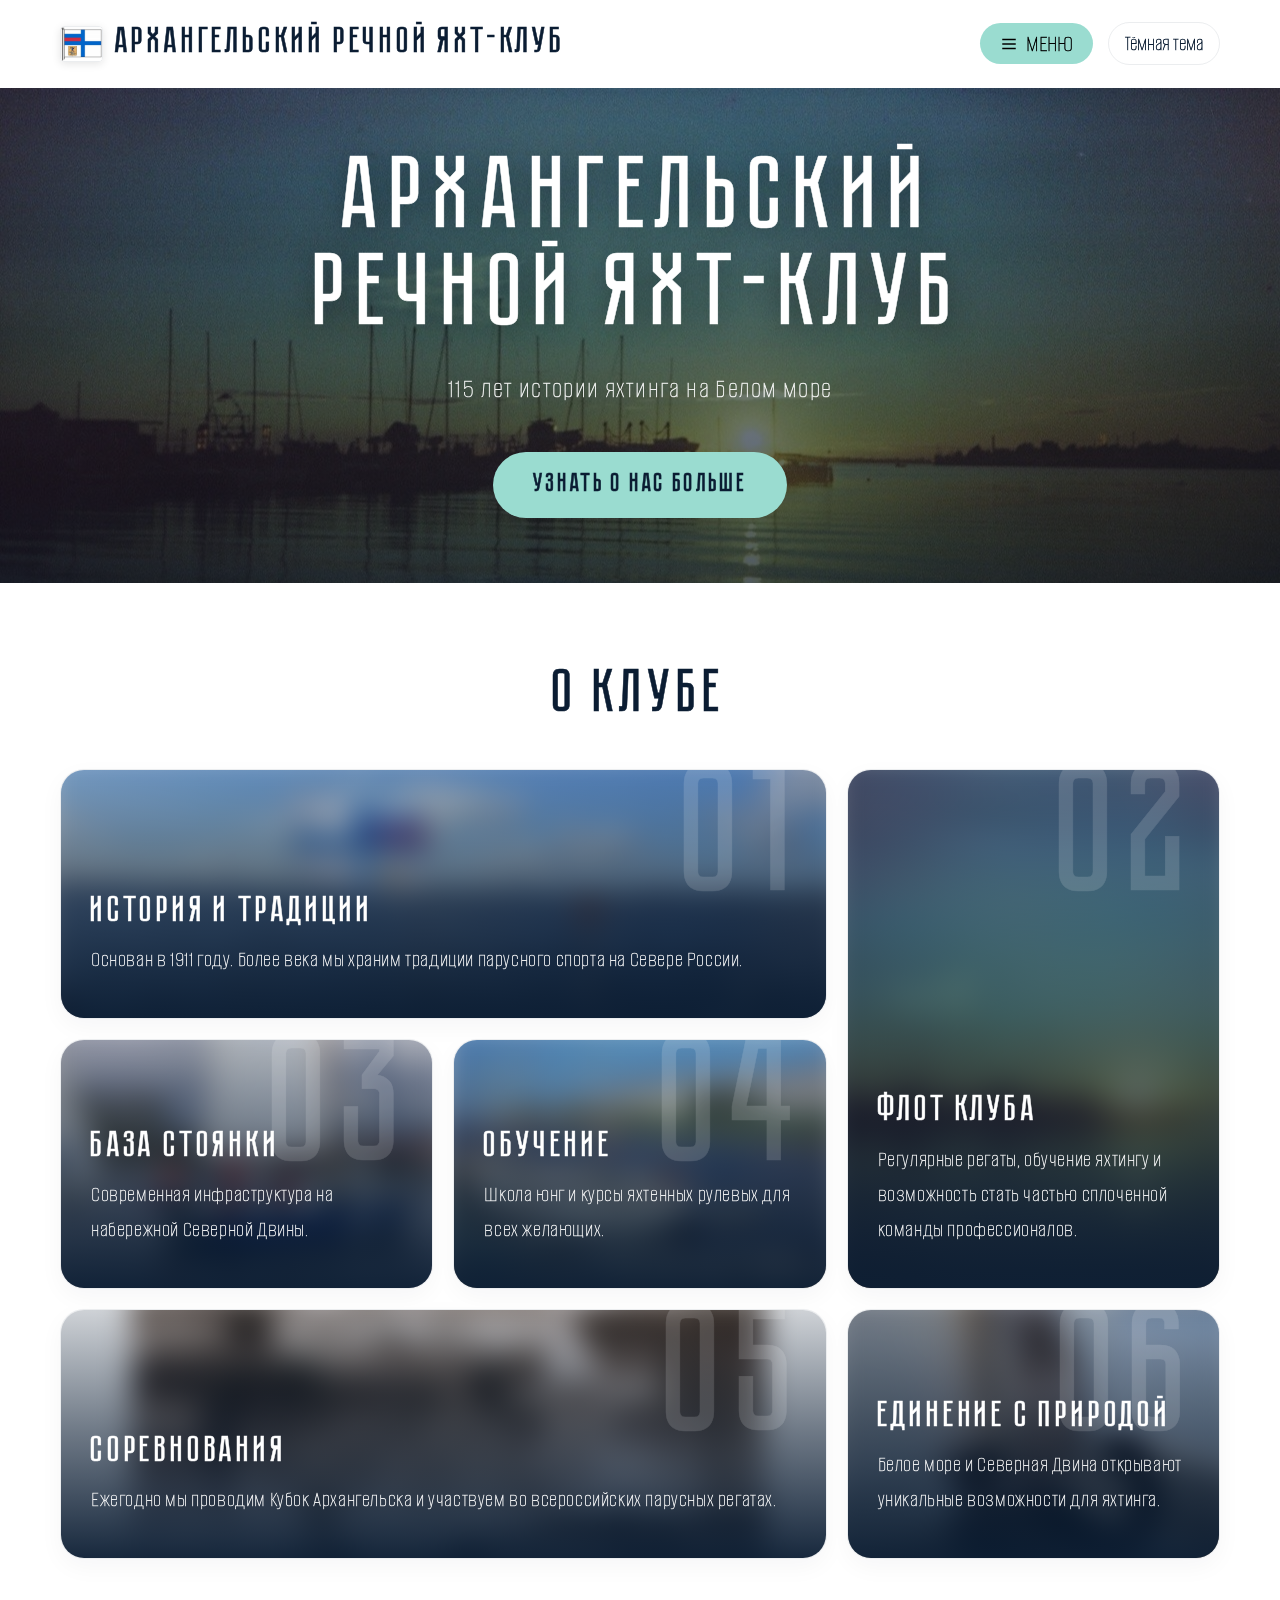
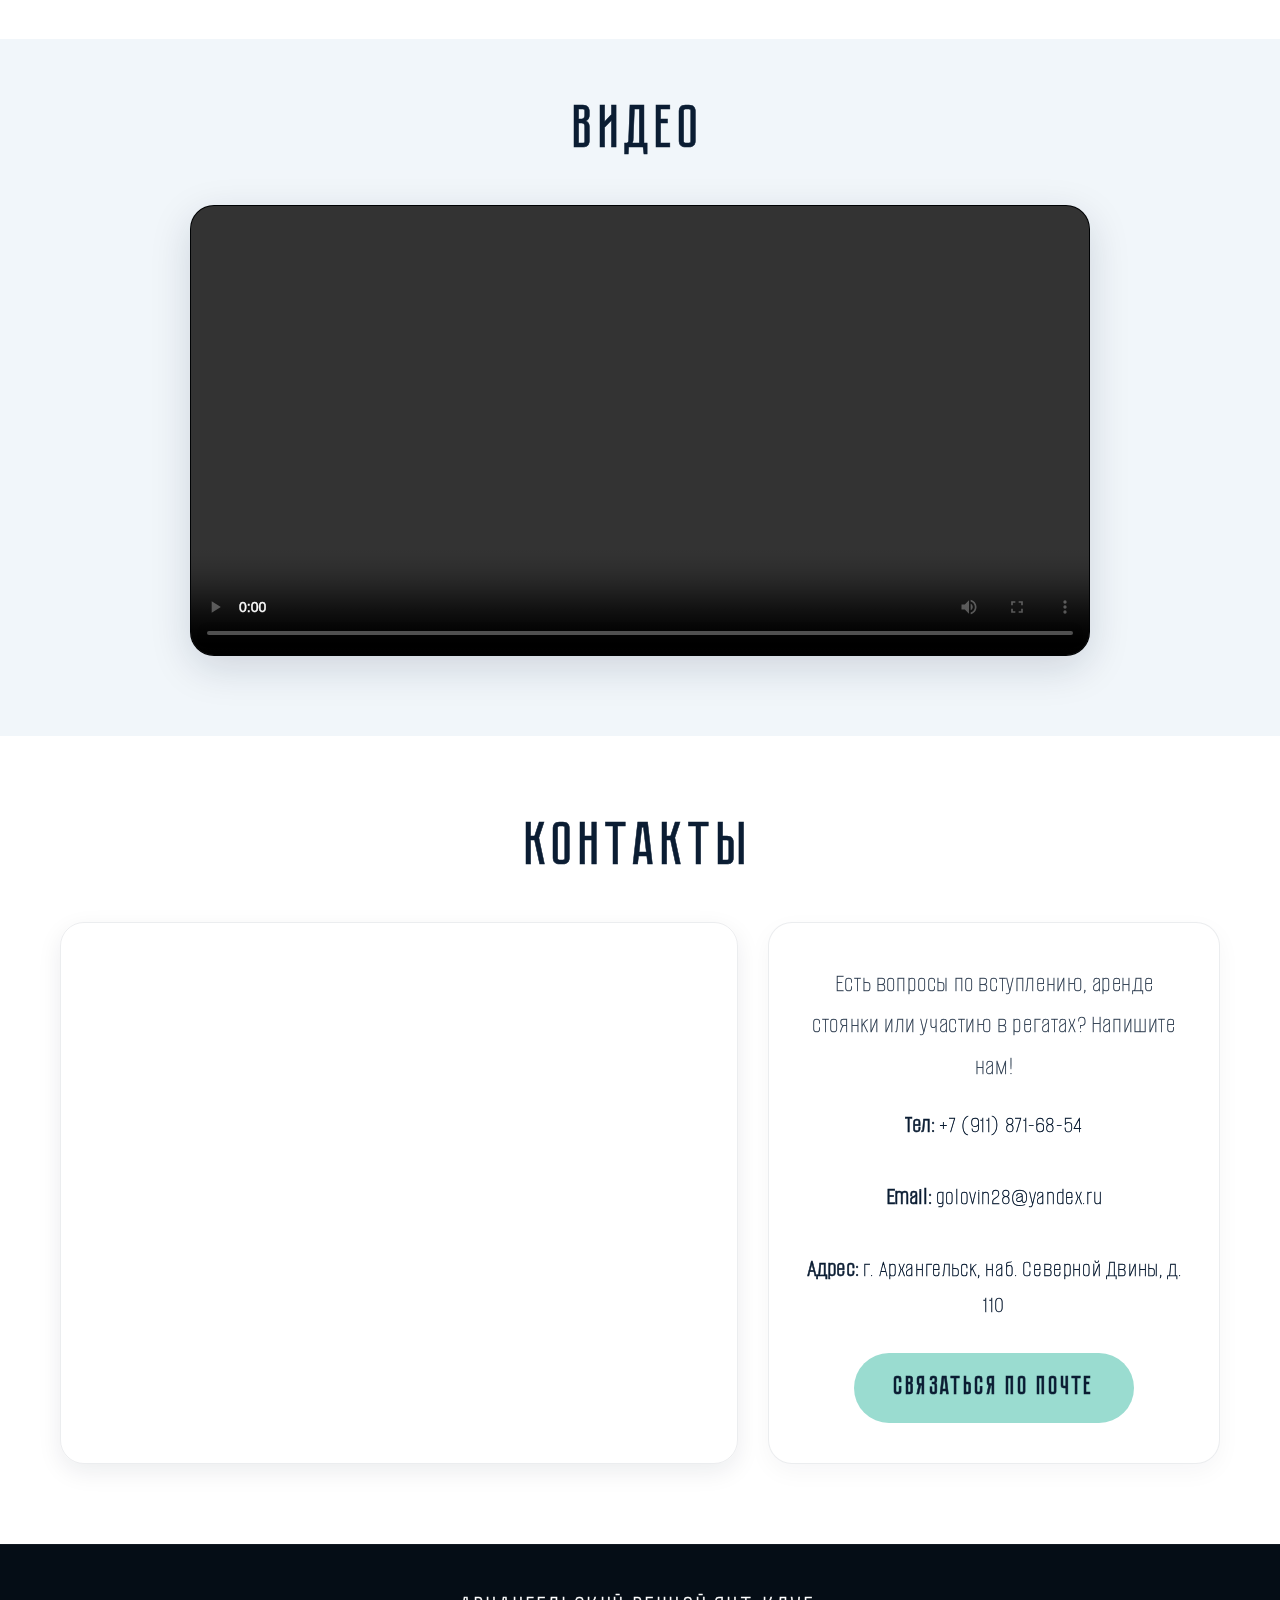
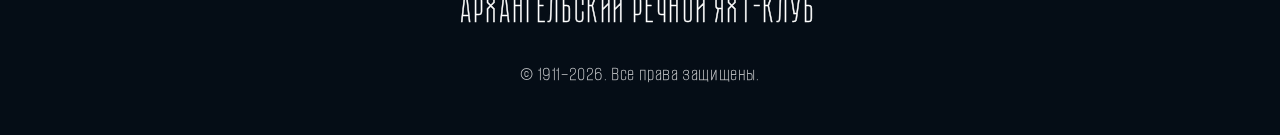
==== commit fd8e98fe: "Add files via upload" ====
--- a/index.html
+++ b/index.html
@@ -68,62 +68,47 @@
       </div>
     </section>
 
-    <!-- О КЛУБЕ (Bento Grid) -->
+    <!-- О КЛУБЕ (Bento Grid с фонами) -->
     <section class="bento-section">
       <h2 class="section-title">О клубе</h2>
       <div class="bento-grid">
-        <article class="bento-card bento-wide">
+        
+        <article class="bento-card bento-wide" style="--bg-img: url('img/main1.webp');" data-img="img/main1.webp">
           <div class="bento-card__bg-num">01</div>
           <h3>История и традиции</h3>
           <p>Основан в 1911 году. Более века мы храним традиции парусного спорта на Севере России.</p>
         </article>
 
-        <article class="bento-card bento-tall">
+        <article class="bento-card bento-tall" style="--bg-img: url('img/main2.webp');" data-img="img/main2.webp">
           <div class="bento-card__bg-num">02</div>
           <h3>Флот клуба</h3>
           <p>Регулярные регаты, обучение яхтингу и возможность стать частью сплоченной команды профессионалов.</p>
         </article>
 
-        <article class="bento-card">
+        <article class="bento-card" style="--bg-img: url('img/main3.webp');" data-img="img/main3.webp">
           <div class="bento-card__bg-num">03</div>
           <h3>База стоянки</h3>
           <p>Современная инфраструктура на набережной Северной Двины.</p>
         </article>
 
-        <article class="bento-card">
+        <article class="bento-card" style="--bg-img: url('img/main4.webp');" data-img="img/main4.webp">
           <div class="bento-card__bg-num">04</div>
           <h3>Обучение</h3>
           <p>Школа юнг и курсы яхтенных рулевых для всех желающих.</p>
         </article>
 
-        <article class="bento-card bento-wide">
+        <article class="bento-card bento-wide" style="--bg-img: url('img/main5.webp');" data-img="img/main5.webp">
           <div class="bento-card__bg-num">05</div>
           <h3>Соревнования</h3>
           <p>Ежегодно мы проводим Кубок Архангельска и участвуем во всероссийских парусных регатах.</p>
         </article>
 
-        <article class="bento-card">
+        <article class="bento-card" style="--bg-img: url('img/main6.webp');" data-img="img/main6.webp">
           <div class="bento-card__bg-num">06</div>
           <h3>Единение с природой</h3>
           <p>Белое море и Северная Двина открывают уникальные возможности для яхтинга.</p>
         </article>
-      </div>
-    </section>
 
-    <!-- ГАЛЕРЕЯ (Горизонтальный скролл) -->
-    <section class="dark-bg-section gallery-sec" id="gallery">
-      <div class="container">
-        <h2 class="section-title">Галерея</h2>
-        <div class="gallery-scroll">
-          <img src="img/main1.webp" alt="Яхт-клуб — фото 1" class="gallery-img">
-          <img src="img/main2.webp" alt="Яхт-клуб — фото 2" class="gallery-img">
-          <img src="img/main3.webp" alt="Яхт-клуб — фото 3" class="gallery-img">
-          <img src="img/main4.webp" alt="Яхт-клуб — фото 4" class="gallery-img">
-          <img src="img/main5.webp" alt="Яхт-клуб — фото 5" class="gallery-img">
-          <img src="img/main6.webp" alt="Яхт-клуб — фото 6" class="gallery-img">
-          <img src="img/main7.webp" alt="Яхт-клуб — фото 7" class="gallery-img">
-          <img src="img/main8.webp" alt="Яхт-клуб — фото 8" class="gallery-img">
-        </div>
       </div>
     </section>
 
@@ -132,7 +117,6 @@
       <div class="container">
         <h2 class="section-title">Видео</h2>
         <div class="video-wrapper">
-          <!-- Встроено локальное видео -->
           <video controls preload="metadata">
             <source src="doc/Архангельский яхт-клуб Водник.mp4" type="video/mp4">
             Ваш браузер не поддерживает встроенное видео.
@@ -141,17 +125,15 @@
       </div>
     </section>
 
-    <!-- КОНТАКТЫ И КАРТА (Объединенный раздел) -->
+    <!-- КОНТАКТЫ И КАРТА -->
     <section class="bento-section" id="contacts">
       <h2 class="section-title">Контакты</h2>
       
       <div class="contacts-layout">
-        <!-- Карта слева -->
         <div class="map-wrapper">
           <iframe src="https://yandex.ru/map-widget/v1/?um=constructor%3Adeb6998151eba54c88fcd526d1713f9b0ff98c0f8567d030a7d96ea9c98468b8&amp;source=constructor" width="100%" height="100%" frameborder="0" allowfullscreen="true"></iframe>
         </div>
         
-        <!-- Информация справа -->
         <div class="contacts-box">
           <p>Есть вопросы по вступлению, аренде стоянки или участию в регатах? Напишите нам!</p>
           
@@ -167,6 +149,12 @@
     </section>
   </main>
 
+  <!-- МОДАЛЬНОЕ ОКНО ДЛЯ ФОТО (ЛАЙТБОКС) -->
+  <div id="image-modal" class="image-modal">
+    <span class="close-modal">&times;</span>
+    <img id="modal-img" src="" alt="Увеличенное изображение">
+  </div>
+
   <!-- ПОДВАЛ -->
   <footer class="site-footer">
     <span class="footer-logo">Архангельский речной яхт-клуб</span>
--- a/style.css
+++ b/style.css
@@ -287,7 +287,7 @@
 }
 
 .bento-card {
-  background: var(--color-surface); 
+  background-color: var(--color-surface);
   border: 1px solid var(--color-border); 
   border-radius: 24px;
   padding: 40px 30px; 
@@ -298,12 +298,49 @@
   display: flex; 
   flex-direction: column; 
   justify-content: flex-end;
-}
+  cursor: pointer;
+  z-index: 1;
+}
+
+/* Слой с размытой картинкой */
+.bento-card::before {
+  content: '';
+  position: absolute;
+  top: -20px; left: -20px; right: -20px; bottom: -20px; /* Расширяем, чтобы не было белых краев от блюра */
+  background-image: var(--bg-img);
+  background-size: cover;
+  background-position: center;
+  filter: blur(15px); /* Усиленное размытие */
+  transition: filter 0.4s ease, transform 0.4s ease;
+  z-index: -1;
+}
+
+/* При наведении блюр исчезает, картинка чуть приближается */
+.bento-card:hover::before {
+  filter: blur(0px);
+  transform: scale(1.05);
+}
+
+/* Градиент для читаемости текста */
+.bento-card::after {
+  content: '';
+  position: absolute;
+  inset: 0;
+  background: linear-gradient(to top, rgba(11, 29, 51, 0.95) 0%, rgba(11, 29, 51, 0.6) 50%, rgba(11, 29, 51, 0.2) 100%);
+  transition: background 0.3s ease;
+  z-index: 0;
+}
+
+.bento-card:hover::after {
+  background: linear-gradient(to top, rgba(11, 29, 51, 0.8) 0%, rgba(11, 29, 51, 0.3) 50%, rgba(11, 29, 51, 0.05) 100%);
+}
+
 .bento-card:hover { 
   transform: translateY(-5px); 
   box-shadow: 0 16px 40px rgba(11, 29, 51, 0.12); 
   border-color: var(--color-primary-strong);
 }
+
 .bento-card__bg-num { 
   position: absolute; 
   top: -15px; 
@@ -311,11 +348,12 @@
   font-family: var(--font-title); 
   font-weight: 700; 
   font-size: 9rem; 
-  color: var(--color-primary); 
+  color: #ffffff; 
   opacity: 0.15; 
   transition: 0.3s; 
   line-height: 1;
   pointer-events: none;
+  z-index: 1; /* Выше градиента */
 }
 .bento-card:hover .bento-card__bg-num { 
   opacity: 0.3; 
@@ -324,12 +362,12 @@
 .bento-card h3 { 
   font-size: 1.8rem; 
   margin-bottom: 10px; 
-  color: var(--color-text); 
+  color: #ffffff; 
   position: relative;
   z-index: 1;
 }
 .bento-card p { 
-  color: var(--color-text-muted); 
+  color: rgba(255, 255, 255, 0.85); 
   font-size: 1.1rem; 
   position: relative;
   z-index: 1;
@@ -345,7 +383,10 @@
 .dark-bg-section .section-title { color: var(--color-text); }
 .dark-bg-section .container { max-width: 1200px; margin: 0 auto; }
 .gallery-sec { padding-bottom: 40px; }
-.video-sec { padding-top: 0; padding-bottom: 80px; }
+.video-sec { 
+  padding-top: 60px;
+  padding-bottom: 80px; 
+}
 
 .gallery-scroll {
   display: flex; gap: 20px; overflow-x: auto; scroll-snap-type: x mandatory;
@@ -1021,4 +1062,40 @@
   border-radius: 12px;
   box-shadow: 0 8px 24px rgba(11, 29, 51, 0.15);
   border: 1px solid var(--color-border);
+}
+
+/* ===== ЛАЙТБОКС ДЛЯ КАРТИНОК ===== */
+.image-modal {
+  display: none;
+  position: fixed;
+  top: 0; left: 0; width: 100%; height: 100%;
+  background: rgba(0, 0, 0, 0.9);
+  z-index: 9999;
+  justify-content: center;
+  align-items: center;
+  padding: 20px;
+}
+
+.image-modal img {
+  max-width: 95%;
+  max-height: 95vh;
+  border-radius: 8px;
+  box-shadow: 0 10px 40px rgba(0,0,0,0.5);
+  object-fit: contain;
+}
+
+.close-modal {
+  position: absolute;
+  top: 20px;
+  right: 30px;
+  color: #fff;
+  font-size: 40px;
+  font-weight: bold;
+  cursor: pointer;
+  transition: color 0.2s;
+  z-index: 10000;
+}
+
+.close-modal:hover {
+  color: var(--color-primary);
 }
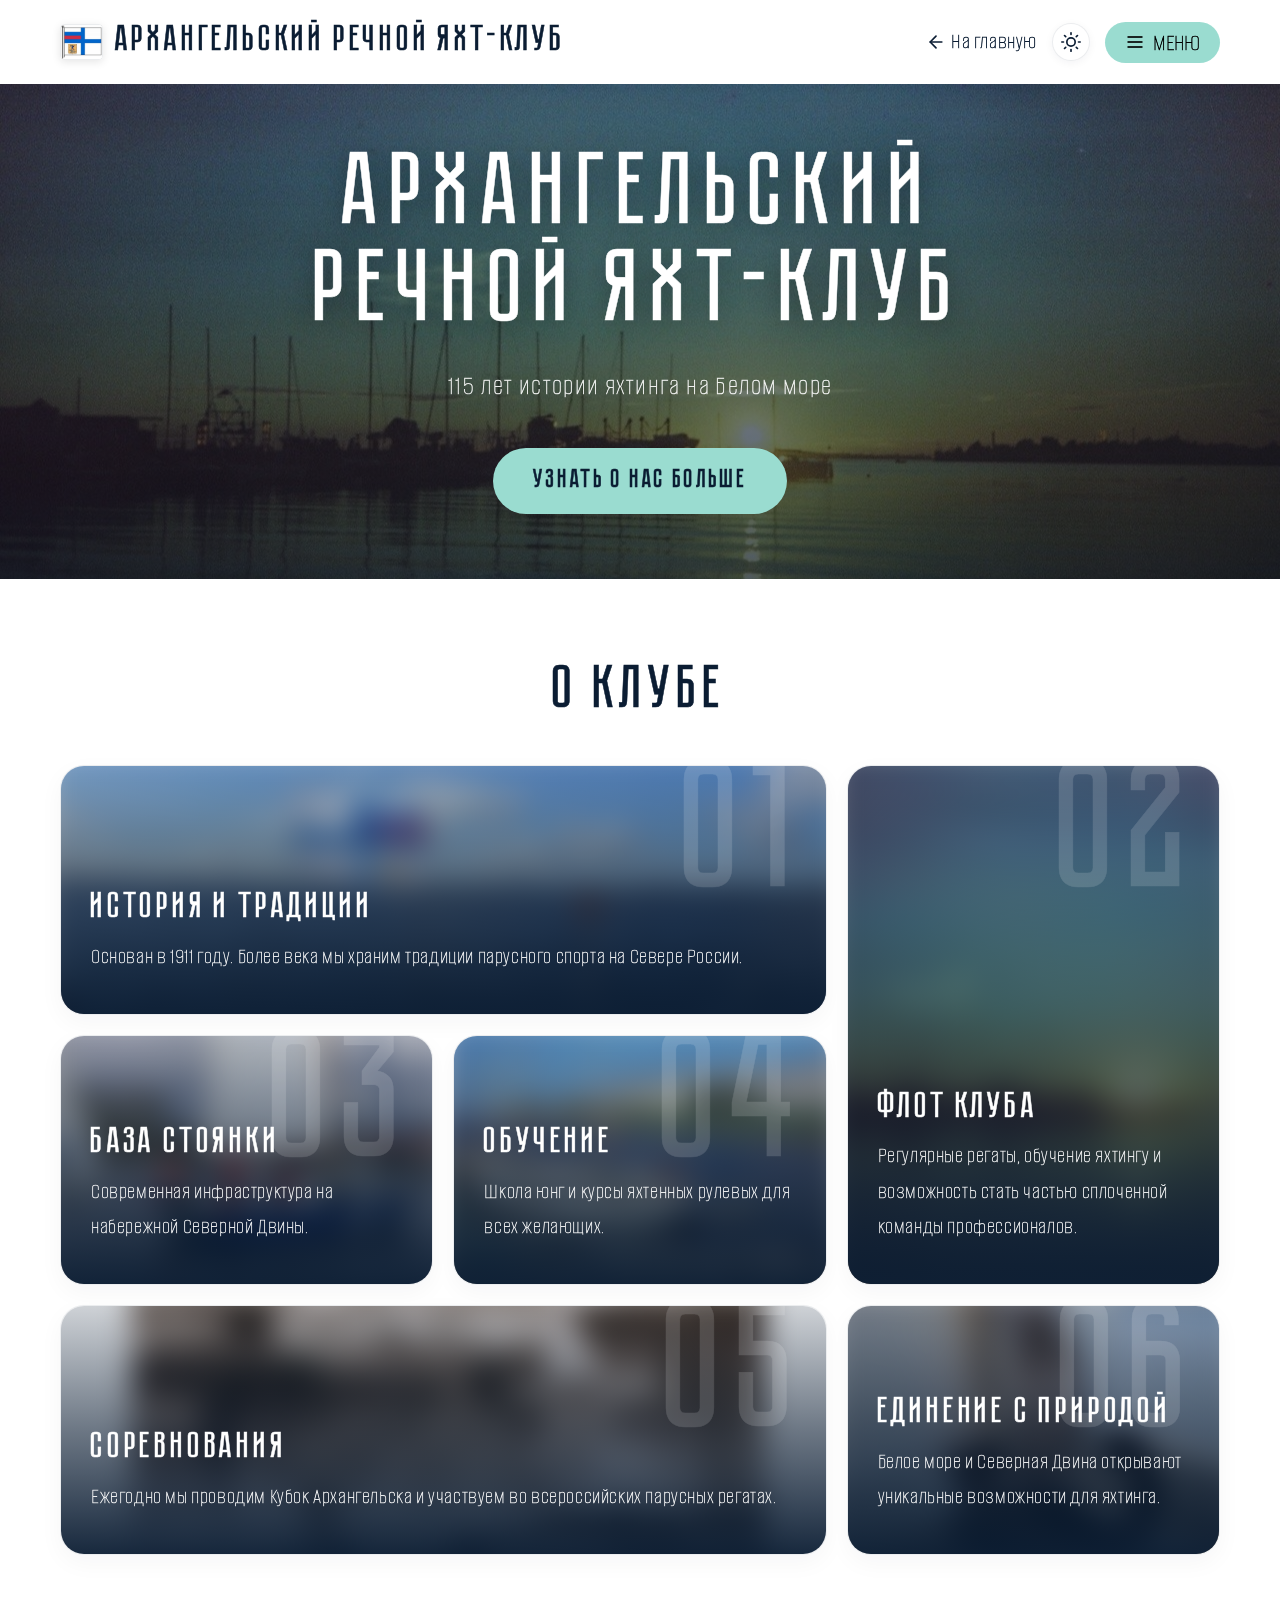
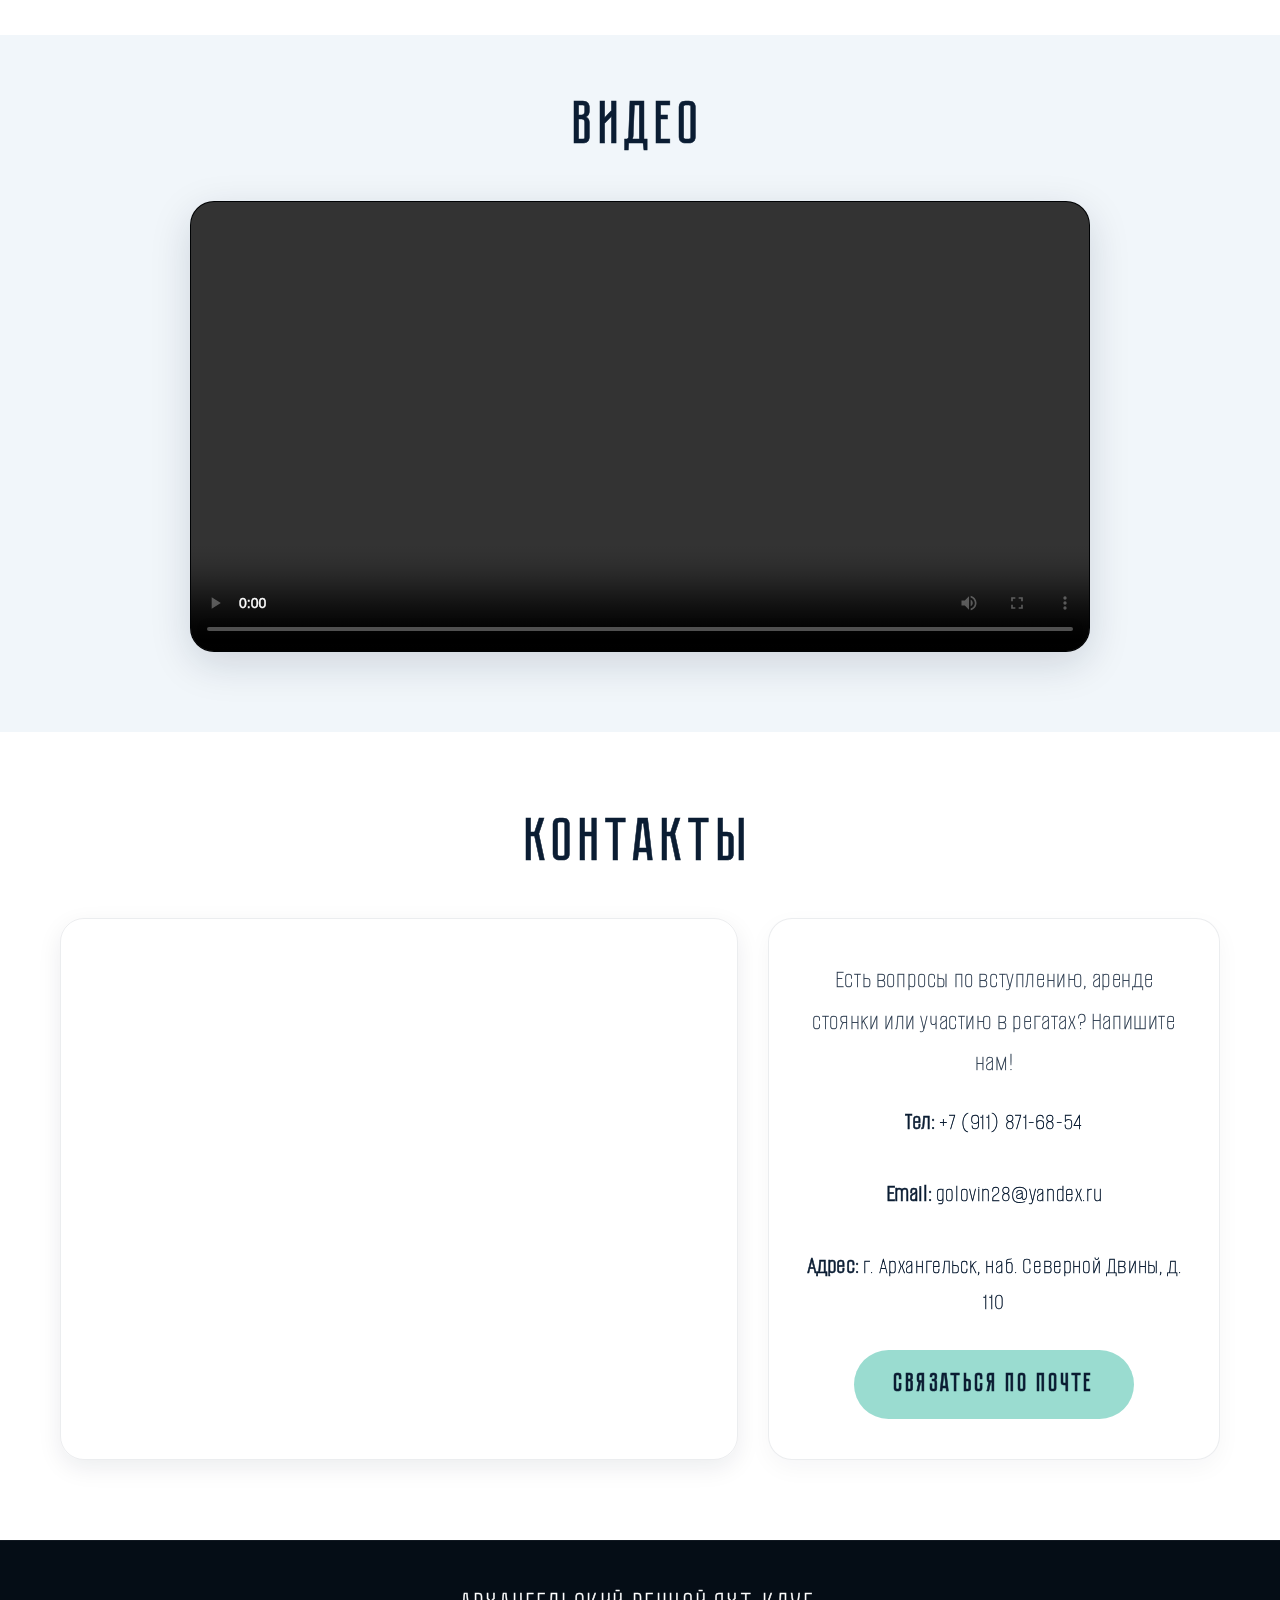
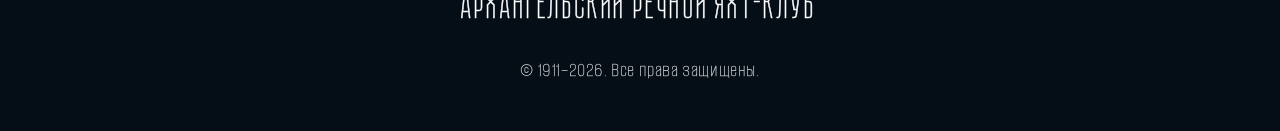
==== commit 1aaebb3f: "Add files via upload" ====
--- a/index.html
+++ b/index.html
@@ -14,13 +14,23 @@
       </a>
       
       <div class="header-actions">
-        <a href="index.html" class="home-btn" style="visibility: hidden;">← На главную</a>
-        <button class="menu-btn" onclick="toggleMenu()">
-          <svg viewBox="0 0 24 24" fill="none" stroke="currentColor" stroke-width="2"><line x1="3" y1="12" x2="21" y2="12"></line><line x1="3" y1="6" x2="21" y2="6"></line><line x1="3" y1="18" x2="21" y2="18"></line></svg>
-          Меню
-        </button>
-        <button id="theme-toggle" class="theme-toggle">Тёмная тема</button>
-      </div>
+  <a href="index.html" class="home-btn" aria-label="На главную">
+    <svg viewBox="0 0 24 24" fill="none" stroke="currentColor" stroke-width="2" stroke-linecap="round" stroke-linejoin="round"><line x1="19" y1="12" x2="5" y2="12"></line><polyline points="12 19 5 12 12 5"></polyline></svg>
+    <span class="btn-text">На главную</span>
+  </a>
+  
+  <button id="theme-toggle" class="theme-toggle" aria-label="Сменить тему">
+    <svg class="icon-sun" viewBox="0 0 24 24" fill="none" stroke="currentColor" stroke-width="2" stroke-linecap="round" stroke-linejoin="round"><circle cx="12" cy="12" r="5"></circle><line x1="12" y1="1" x2="12" y2="3"></line><line x1="12" y1="21" x2="12" y2="23"></line><line x1="4.22" y1="4.22" x2="5.64" y2="5.64"></line><line x1="18.36" y1="18.36" x2="19.78" y2="19.78"></line><line x1="1" y1="12" x2="3" y2="12"></line><line x1="21" y1="12" x2="23" y2="12"></line><line x1="4.22" y1="19.78" x2="5.64" y2="18.36"></line><line x1="18.36" y1="5.64" x2="19.78" y2="4.22"></line></svg>
+    <svg class="icon-moon" viewBox="0 0 24 24" fill="none" stroke="currentColor" stroke-width="2" stroke-linecap="round" stroke-linejoin="round"><path d="M21 12.79A9 9 0 1 1 11.21 3 7 7 0 0 0 21 12.79z"></path></svg>
+    <span class="btn-text">Тема</span>
+  </button>
+  
+  <button class="menu-btn" onclick="toggleMenu()" aria-label="Меню">
+    <svg class="icon-menu" viewBox="0 0 24 24" fill="none" stroke="currentColor" stroke-width="2"><line x1="3" y1="12" x2="21" y2="12"></line><line x1="3" y1="6" x2="21" y2="6"></line><line x1="3" y1="18" x2="21" y2="18"></line></svg>
+    <svg class="icon-close" viewBox="0 0 24 24" fill="none" stroke="currentColor" stroke-width="2"><line x1="18" y1="6" x2="6" y2="18"></line><line x1="6" y1="6" x2="18" y2="18"></line></svg>
+    <span class="btn-text">Меню</span>
+  </button>
+</div>
     </div>
   </header>
 
@@ -50,11 +60,11 @@
         <p>golovin28@yandex.ru</p>
         <p>г Архангельск, наб Северной Двины, д 110</p>
       </div>
-      <div class="social-icons">
-        <a href="https://vk.com" target="_blank" aria-label="ВКонтакте">
-          <img src="img/vk.webp" alt="ВКонтакте">
-        </a>
-      </div>
+<div class="social-icons">
+  <a href="https://vk.ru/yahtklub1911" target="_blank" aria-label="ВКонтакте">
+    <img src="img/vk.webp" alt="ВКонтакте">
+  </a>
+</div>
     </div>
   </aside>
 
--- a/style.css
+++ b/style.css
@@ -65,7 +65,10 @@
 
 /* ===== Базовые стили ===== */
 * { box-sizing: border-box; margin: 0; padding: 0; }
-html { scroll-behavior: smooth; font-size: 20px; }
+html { 
+  scroll-behavior: smooth; 
+  font-size: 20px; 
+}
 body {
   font-family: var(--font-text);
   font-weight: 400;
@@ -624,6 +627,10 @@
   .history-page > p:first-of-type::first-letter {
     font-size: 3.5rem;
   }
+
+  .sticky-header {
+  min-height: 64px;
+  }
 }
 
 /* ===== СТИЛИ ДЛЯ СПИСКА ОТЧЕТОВ ===== */
@@ -1098,4 +1105,203 @@
 
 .close-modal:hover {
   color: var(--color-primary);
+}
+
+/* ===== ГЛОБАЛЬНЫЕ ПРАВИЛА ДЛЯ ИКОНОК В ШАПКЕ ===== */
+.home-btn svg, .menu-btn svg, .theme-toggle svg {
+  width: 20px;
+  height: 20px;
+  flex-shrink: 0;
+}
+.theme-toggle .icon-moon,
+.menu-btn .icon-close {
+  display: none;
+}
+
+/* Смена иконок в зависимости от темы */
+.dark-mode .theme-toggle .icon-sun { display: none; }
+.dark-mode .theme-toggle .icon-moon { display: block; }
+
+/* Смена иконок в зависимости от меню (крестик вместо гамбургера) */
+body.nav-open .menu-btn .icon-menu { display: none; }
+body.nav-open .menu-btn .icon-close { display: block; }
+
+/* ===== МОБИЛЬНАЯ АДАПТАЦИЯ ===== */
+@media (max-width: 768px) {
+  /* 1. Убираем чехарду с кнопками: фиксируем их справа */
+  .header-container {
+    position: relative;
+    justify-content: flex-start; /* Логотип прижимаем влево */
+    min-height: 64px;
+    padding: 10px 15px;
+  }
+  
+  .header-logo {
+    max-width: 65%; /* Чтобы не наезжало на кнопки */
+    font-size: 1rem;
+    line-height: 1.1;
+    gap: 8px;
+  }
+  
+  .header-actions {
+    position: absolute;
+    right: 15px;
+    top: 50%;
+    transform: translateY(-50%);
+    display: flex;
+    flex-direction: row;
+    gap: 8px;
+    width: auto;
+  }
+
+  /* Превращаем кнопки в аккуратные кружочки с иконками */
+  .home-btn, .menu-btn, .theme-toggle {
+    width: 38px;
+    height: 38px;
+    padding: 0;
+    border-radius: 50%;
+    justify-content: center;
+    align-items: center;
+    background: var(--color-surface);
+    border: 1px solid var(--color-border);
+    box-shadow: 0 2px 8px rgba(11, 29, 51, 0.05);
+  }
+  
+  /* Скрываем текст внутри кнопок, оставляя только иконки */
+  .header-actions .btn-text {
+    display: none;
+  }
+
+  /* 2. Уменьшаем заголовок Hero, чтобы он всегда влезал */
+  .hero__title {
+    font-size: clamp(1.8rem, 10vw, 3.5rem);
+    word-break: break-word;
+  }
+
+  /* 3. Отодвигаем верхнюю границу раздела "Видео" */
+  .video-sec {
+    padding-top: 40px;
+  }
+
+  /* 4. Убираем огромные радиусы кнопок на странице Устава */
+  .book-hint {
+    border-radius: 12px;
+    font-size: 1rem;
+    padding: 12px 15px;
+  }
+  
+  .book-wrapper .btn-primary {
+    border-radius: 12px !important;
+    font-size: 1rem !important;
+    padding: 12px 20px !important;
+  }
+
+  .sticky-header {
+  min-height: 64px;
+  }
+}
+
+@media (max-width: 768px) {
+  .header-container {
+    flex-direction: row;
+    align-items: center;
+    justify-content: flex-start;
+    gap: 0;
+  }
+
+  .header-logo {
+    justify-content: flex-start;
+    text-align: left;
+    max-width: calc(100% - 150px);
+    padding-right: 8px;
+  }
+
+  .header-actions {
+    flex-wrap: nowrap;
+  }
+}
+
+/* ===== Кнопка темы — только иконка, круглая, на всех экранах ===== */
+.theme-toggle {
+  width: 38px;
+  height: 38px;
+  padding: 0;
+  border-radius: 50%;
+  display: flex;
+  align-items: center;
+  justify-content: center;
+  background: var(--color-surface);
+  border: 1px solid var(--color-border);
+  box-shadow: 0 2px 8px rgba(11, 29, 51, 0.05);
+}
+
+/* Скрываем текст «Тема» внутри кнопки */
+.theme-toggle .btn-text {
+  display: none;
+}
+
+.theme-toggle:hover {
+  border-color: var(--color-primary-strong);
+}
+
+/* ===== ФИНАЛЬНЫЙ ФИКС ШАПКИ И МОБИЛЬНОГО МЕНЮ ===== */
+
+/* 1. Настройки для ПК (фиксируем высоту) */
+.sticky-header {
+  height: 84px !important;
+  min-height: 84px !important;
+  padding: 0 !important;
+  display: flex !important;
+  align-items: center !important;
+  z-index: 1000 !important; /* Шапка всегда сверху */
+}
+
+.header-container {
+  width: 100%;
+  height: 100%;
+  display: flex;
+  align-items: center;
+  justify-content: space-between;
+  margin: 0 auto;
+  padding: 0 20px;
+}
+
+/* 2. Убираем дерганье шапки при открытии меню */
+body.nav-open {
+  padding-right: 0 !important; /* Отключаем сдвиг, из-за которого шапка "слетает" */
+}
+
+/* 3. Настройки для мобильных */
+@media (max-width: 768px) {
+  .sticky-header {
+    height: 64px !important;
+    min-height: 64px !important;
+  }
+  
+  .header-container {
+    position: relative;
+    justify-content: flex-start;
+    padding: 0 15px;
+  }
+  
+  .header-actions {
+    position: absolute;
+    right: 15px;
+    top: 50%;
+    transform: translateY(-50%);
+    display: flex;
+    flex-direction: row;
+    gap: 8px;
+    width: auto;
+  }
+
+  /* Опускаем выезжающее меню вниз, чтобы шапка не перекрывала слово "Меню" */
+  .sidebar {
+    padding-top: 80px !important; /* Отступ под 64px шапки + запас */
+  }
+  
+  /* Скрываем лишний крестик внутри меню, так как он уже есть в шапке */
+  .sidebar-header .close-btn {
+    display: none !important;
+  }
 }
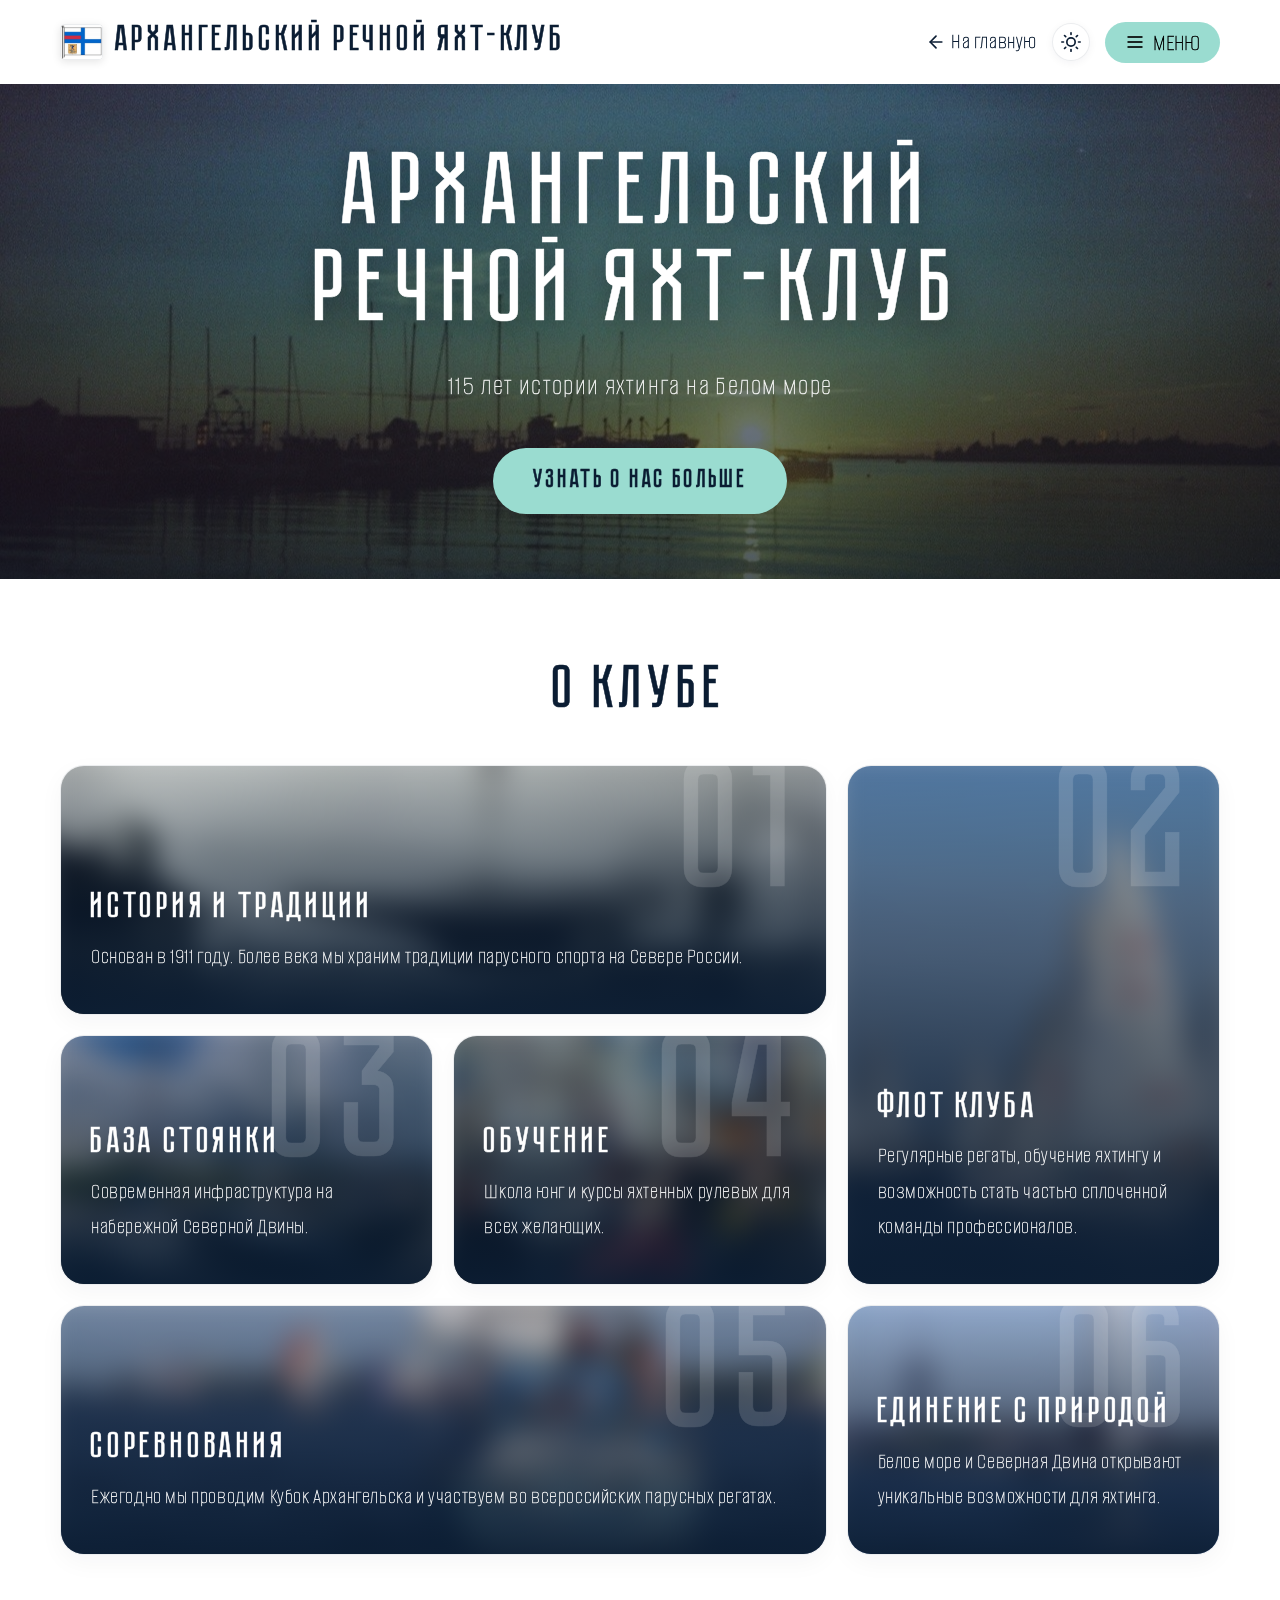
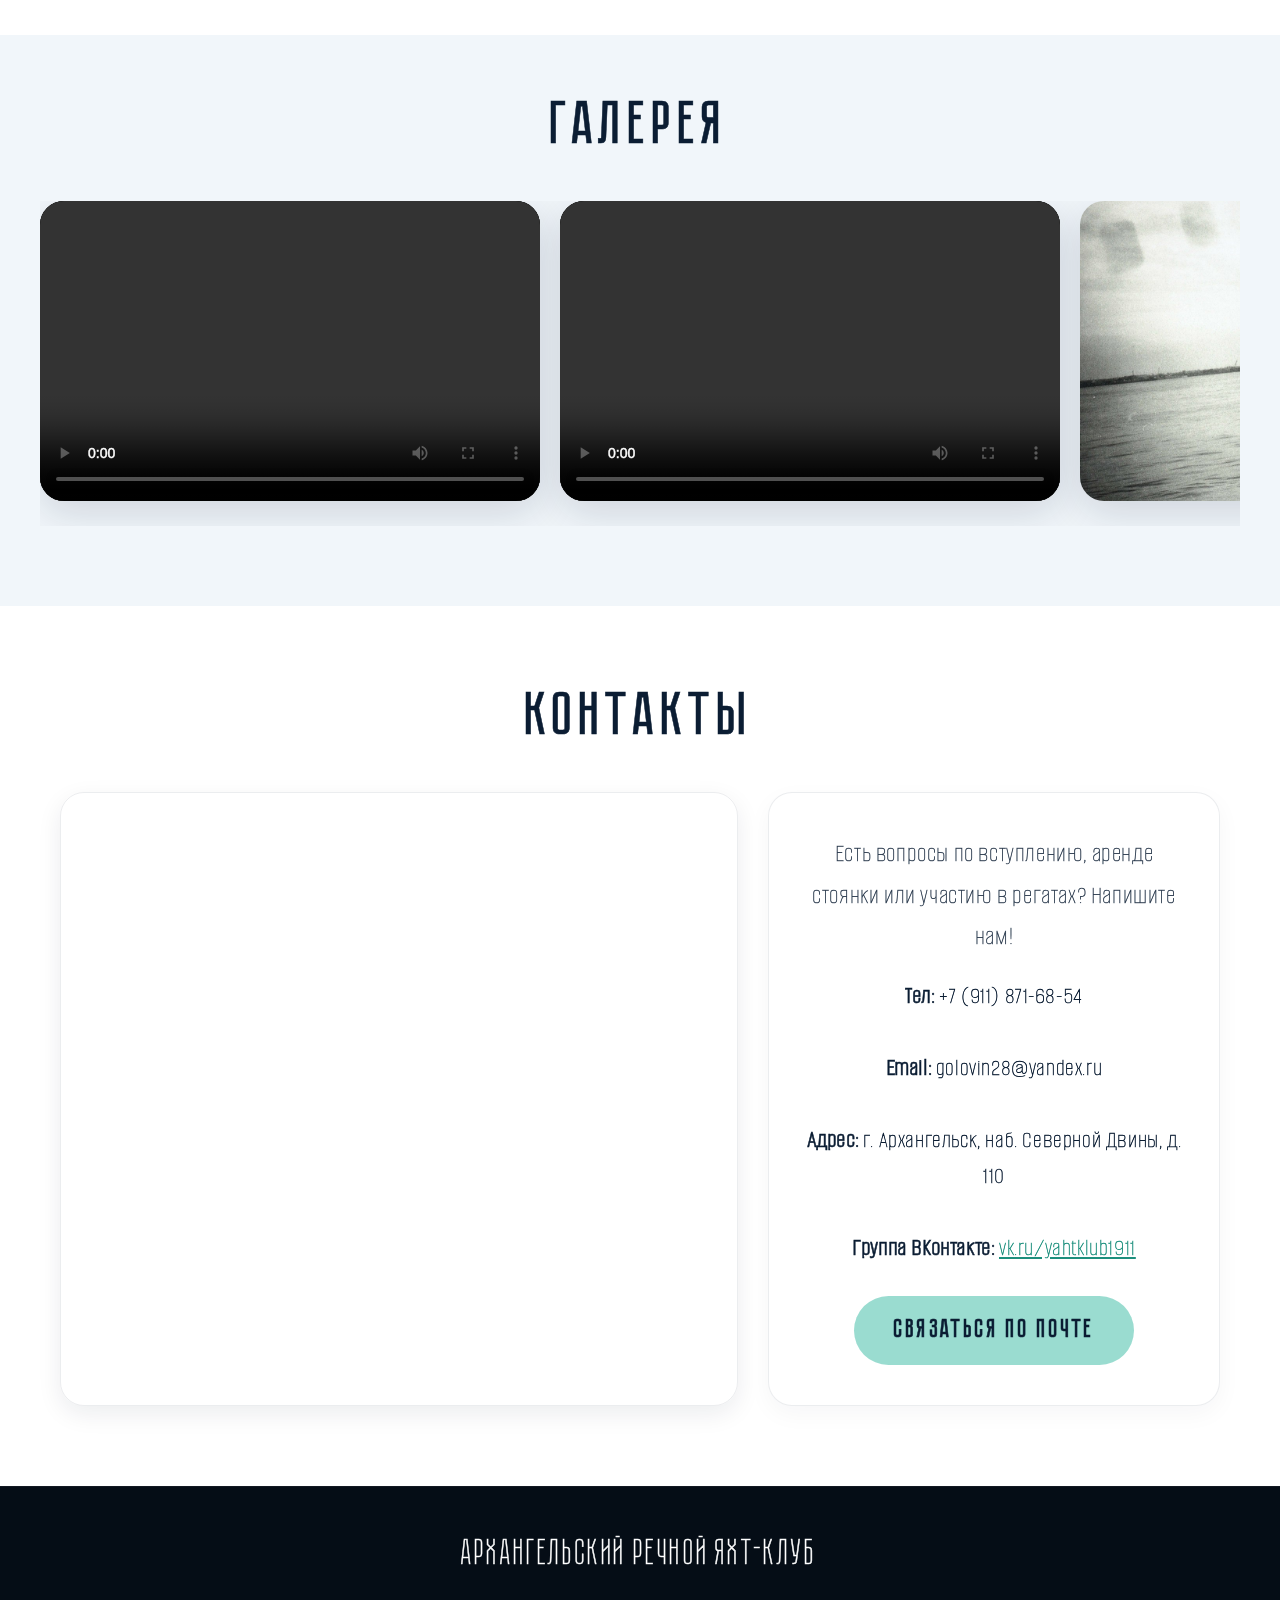
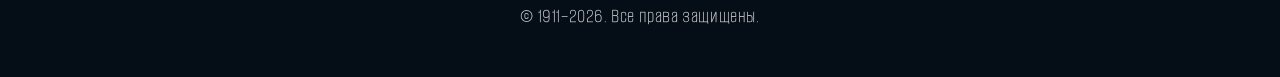
==== commit fb4ee294: "Add files via upload" ====
--- a/index.html
+++ b/index.html
@@ -122,15 +122,55 @@
       </div>
     </section>
 
-    <!-- ВИДЕО -->
-    <section class="dark-bg-section video-sec" id="video">
+    <!-- ГАЛЕРЕЯ -->
+    <section class="dark-bg-section video-sec" id="gallery">
       <div class="container">
-        <h2 class="section-title">Видео</h2>
-        <div class="video-wrapper">
-          <video controls preload="metadata">
-            <source src="doc/Архангельский яхт-клуб Водник.mp4" type="video/mp4">
-            Ваш браузер не поддерживает встроенное видео.
-          </video>
+        <h2 class="section-title">Галерея</h2>
+        
+        <div class="video-gallery-scroll">
+          
+          <!-- Первое видео -->
+          <div class="video-item">
+            <video controls preload="metadata">
+              <source src="doc/Архангельский яхт-клуб Водник.mp4" type="video/mp4">
+              Ваш браузер не поддерживает встроенное видео.
+            </video>
+          </div>
+
+          <!-- Второе видео (добавлено из папки doc) -->
+          <div class="video-item">
+            <video controls preload="metadata">
+              <source src="doc/Кубок Кандалакшского залива 2024.mp4" type="video/mp4">
+              Ваш браузер не поддерживает встроенное видео.
+            </video>
+          </div>
+
+          <!-- Картинки галереи (7 - 30) -->
+          <div class="gallery-image-item"><img src="img/main7.webp" alt="Фото 7" loading="lazy"></div>
+          <div class="gallery-image-item"><img src="img/main8.webp" alt="Фото 8" loading="lazy"></div>
+          <div class="gallery-image-item"><img src="img/main9.webp" alt="Фото 9" loading="lazy"></div>
+          <div class="gallery-image-item"><img src="img/main10.webp" alt="Фото 10" loading="lazy"></div>
+          <div class="gallery-image-item"><img src="img/main11.webp" alt="Фото 11" loading="lazy"></div>
+          <div class="gallery-image-item"><img src="img/main12.webp" alt="Фото 12" loading="lazy"></div>
+          <div class="gallery-image-item"><img src="img/main13.webp" alt="Фото 13" loading="lazy"></div>
+          <div class="gallery-image-item"><img src="img/main14.webp" alt="Фото 14" loading="lazy"></div>
+          <div class="gallery-image-item"><img src="img/main15.webp" alt="Фото 15" loading="lazy"></div>
+          <div class="gallery-image-item"><img src="img/main16.webp" alt="Фото 16" loading="lazy"></div>
+          <div class="gallery-image-item"><img src="img/main17.webp" alt="Фото 17" loading="lazy"></div>
+          <div class="gallery-image-item"><img src="img/main18.webp" alt="Фото 18" loading="lazy"></div>
+          <div class="gallery-image-item"><img src="img/main19.webp" alt="Фото 19" loading="lazy"></div>
+          <div class="gallery-image-item"><img src="img/main20.webp" alt="Фото 20" loading="lazy"></div>
+          <div class="gallery-image-item"><img src="img/main21.webp" alt="Фото 21" loading="lazy"></div>
+          <div class="gallery-image-item"><img src="img/main22.webp" alt="Фото 22" loading="lazy"></div>
+          <div class="gallery-image-item"><img src="img/main23.webp" alt="Фото 23" loading="lazy"></div>
+          <div class="gallery-image-item"><img src="img/main24.webp" alt="Фото 24" loading="lazy"></div>
+          <div class="gallery-image-item"><img src="img/main25.webp" alt="Фото 25" loading="lazy"></div>
+          <div class="gallery-image-item"><img src="img/main26.webp" alt="Фото 26" loading="lazy"></div>
+          <div class="gallery-image-item"><img src="img/main27.webp" alt="Фото 27" loading="lazy"></div>
+          <div class="gallery-image-item"><img src="img/main28.webp" alt="Фото 28" loading="lazy"></div>
+          <div class="gallery-image-item"><img src="img/main29.webp" alt="Фото 29" loading="lazy"></div>
+          <div class="gallery-image-item"><img src="img/main30.webp" alt="Фото 30" loading="lazy"></div>
+
         </div>
       </div>
     </section>
@@ -150,7 +190,8 @@
           <p class="contact-info-text">
             <strong>Тел:</strong> +7 (911) 871-68-54 <br><br>
             <strong>Email:</strong> golovin28@yandex.ru <br><br>
-            <strong>Адрес:</strong> г. Архангельск, наб. Северной Двины, д. 110
+            <strong>Адрес:</strong> г. Архангельск, наб. Северной Двины, д. 110 <br><br>
+            <strong>Группа ВКонтакте:</strong> <a href="https://vk.ru/yahtklub1911" target="_blank" style="color: var(--color-primary-strong); text-decoration: underline;">vk.ru/yahtklub1911</a>
           </p>
           
           <a href="mailto:golovin28@yandex.ru" class="btn-primary">Связаться по почте</a>
--- a/style.css
+++ b/style.css
@@ -67,7 +67,8 @@
 * { box-sizing: border-box; margin: 0; padding: 0; }
 html { 
   scroll-behavior: smooth; 
-  font-size: 20px; 
+  font-size: 20px;
+  overflow-x: hidden; 
 }
 body {
   font-family: var(--font-text);
@@ -78,7 +79,6 @@
   background-color: var(--color-light);
   -webkit-font-smoothing: antialiased;
   transition: background-color 0.3s ease, color 0.3s ease;
-  overflow-x: hidden;
   -webkit-text-stroke: 0.5px currentColor;
   
   display: flex;
@@ -263,7 +263,7 @@
 /* Внутренние страницы */
 .content-wrapper { max-width: 900px; margin: 0 auto; padding: 60px 20px; }
 .content-wrapper h1 {
-  font-size: 3.5rem; color: var(--color-text); margin-bottom: 30px;
+  font-size: 2.0rem; color: var(--color-text); margin-bottom: 30px;
   border-bottom: 3px solid var(--color-primary); padding-bottom: 15px; display: inline-block;
 }
 .content-wrapper h2 { font-size: 2.2rem; margin: 30px 0 15px; color: var(--color-primary-strong); }
@@ -1304,4 +1304,210 @@
   .sidebar-header .close-btn {
     display: none !important;
   }
+}
+
+/* ===== Стилизация кнопки и подсказки в Уставе 2021 ===== */
+.book-wrapper .btn-primary {
+  background-color: var(--color-surface);
+  color: var(--color-primary-strong);
+  border: 1px solid var(--color-border);
+  border-radius: 16px;
+  box-shadow: 0 4px 12px rgba(11, 29, 51, 0.03);
+  transition: all 0.2s ease;
+}
+
+.book-wrapper .btn-primary:hover {
+  background-color: var(--color-surface);
+  border-color: var(--color-primary-strong);
+  color: var(--color-primary-strong);
+  transform: translateY(-2px);
+  box-shadow: 0 8px 24px rgba(11, 29, 51, 0.08);
+}
+
+.book-hint {
+  border-radius: 16px !important;
+  padding: 15px 25px !important;
+  font-size: 1.1rem !important;
+  width: 100%;
+  background: var(--color-surface);
+  border: 1px solid var(--color-border);
+  box-shadow: 0 4px 12px rgba(11, 29, 51, 0.03);
+  animation: none !important;
+}
+
+/* ===== Шрифт для кнопки скачивания в Уставе 2021 ===== */
+.book-wrapper .btn-primary {
+  font-family: var(--font-text) !important; /* Меняем на текстовый шрифт */
+  text-transform: none !important;          /* Убираем принудительный CAPS */
+  font-size: 1.2rem !important;             /* Размер как у кнопок в Правилах */
+  letter-spacing: 0.03em !important;
+  font-weight: 400 !important;
+}
+
+/* ===== ФИКС ГОРИЗОНТАЛЬНОГО СКРОЛЛА И ЗАГОЛОВКОВ ===== */
+
+/* 1. Запрещаем горизонтальный скролл на уровне всего документа */
+html {
+  overflow-x: hidden !important;
+}
+
+/* 2. Учим заголовки переносить длинные слова */
+.content-wrapper h1 {
+  word-break: break-word !important; /* Заставляет длинные слова переноситься */
+  overflow-wrap: break-word !important;
+  max-width: 100%;
+}
+
+/* 3. На мобильных делаем заголовок чуть меньше и меняем display */
+@media (max-width: 768px) {
+  .content-wrapper h1 {
+    font-size: 2rem !important; /* Уменьшаем размер, чтобы влезало */
+    display: block !important;  /* Убираем inline-block, из-за которого могут быть глюки */
+  }
+}
+
+/* ===== ФИКС ПЕРЕКРЫТИЯ МЕНЮ ШАПКОЙ НА ПК ===== */
+@media (min-width: 769px) {
+  .sidebar {
+    padding-top: 110px !important; /* Отодвигаем контент вниз (84px шапка + отступ) */
+  }
+}
+
+/* ===== ГОРИЗОНТАЛЬНАЯ ГАЛЕРЕЯ ВИДЕО ===== */
+.video-gallery-scroll {
+  display: flex;
+  gap: 20px;
+  overflow-x: auto;
+  scroll-snap-type: x mandatory;
+  padding-bottom: 25px; /* Отступ для ползунка */
+  scrollbar-width: thin; /* Для Firefox */
+  scrollbar-color: var(--color-primary-strong) transparent;
+}
+
+/* Настройка самого ползунка в Chrome/Safari/Edge */
+.video-gallery-scroll::-webkit-scrollbar {
+  height: 8px;
+}
+.video-gallery-scroll::-webkit-scrollbar-track {
+  background: rgba(11, 29, 51, 0.05);
+  border-radius: 10px;
+}
+.dark-mode .video-gallery-scroll::-webkit-scrollbar-track {
+  background: rgba(255, 255, 255, 0.05);
+}
+.video-gallery-scroll::-webkit-scrollbar-thumb {
+  background-color: var(--color-primary-strong);
+  border-radius: 10px;
+}
+
+/* Карточка с видео */
+.video-item {
+  flex: 0 0 80%; /* Занимает 80% ширины, чтобы было видно край следующего видео */
+  max-width: 800px; /* Ограничиваем максимальную ширину на больших мониторах */
+  scroll-snap-align: start;
+  border-radius: 24px;
+  overflow: hidden;
+  box-shadow: 0 12px 40px rgba(11, 29, 51, 0.15);
+  background: #000;
+  border: 1px solid var(--color-border);
+}
+
+/* Само видео внутри карточки */
+.video-item video {
+  width: 100%;
+  height: auto;
+  max-height: 80vh;
+  display: block;
+  border: none;
+  object-fit: contain;
+  background: #000;
+}
+
+/* На мобильных делаем видео чуть шире */
+@media (max-width: 768px) {
+  .video-item {
+    flex: 0 0 90%;
+  }
+}
+
+/* ===== СТИЛИ ДЛЯ КАРТИНОК В ГОРИЗОНТАЛЬНОЙ ГАЛЕРЕЕ ===== */
+.gallery-image-item {
+  flex: 0 0 400px; /* Ширина карточки с картинкой (на ПК) */
+  height: 300px;   /* Фиксированная высота для ровного ряда */
+  scroll-snap-align: start;
+  border-radius: 24px;
+  overflow: hidden;
+  box-shadow: 0 12px 40px rgba(11, 29, 51, 0.15);
+  border: 1px solid var(--color-border);
+  background-color: var(--color-surface);
+  cursor: pointer; /* Чтобы было понятно, что можно кликнуть */
+}
+
+.gallery-image-item img {
+  width: 100%;
+  height: 100%;
+  object-fit: cover; /* Картинка заполняет блок без искажений */
+  transition: transform 0.3s ease;
+}
+
+/* Небольшое увеличение при наведении */
+.gallery-image-item:hover img {
+  transform: scale(1.05);
+}
+
+/* Адаптация под мобильные телефоны */
+@media (max-width: 768px) {
+  .gallery-image-item {
+    flex: 0 0 280px; /* Ширина на телефонах */
+    height: 200px;   /* Высота на телефонах */
+  }
+}
+
+/* ===== ОДИНАКОВЫЕ РАЗМЕРЫ ДЛЯ ВИДЕО И КАРТИНОК В ГАЛЕРЕЕ ===== */
+.video-item, 
+.gallery-image-item {
+  flex: 0 0 500px; /* Ширина карточки на ПК */
+  height: 300px;   /* Высота карточки на ПК */
+  scroll-snap-align: start;
+  border-radius: 24px;
+  overflow: hidden;
+  box-shadow: 0 12px 40px rgba(11, 29, 51, 0.15);
+  border: 1px solid var(--color-border);
+  background-color: #000; /* Черный фон, чтобы видео смотрелось органично */
+}
+
+/* Заставляем и видео, и картинки заполнять карточку целиком */
+.video-item video, 
+.gallery-image-item img {
+  width: 100%;
+  height: 100%;
+  object-fit: cover; /* Обрезает края, но заполняет блок без искажений пропорций */
+  display: block;
+  transition: transform 0.3s ease;
+}
+
+/* Эффект при наведении для картинок */
+.gallery-image-item:hover img {
+  transform: scale(1.05);
+}
+
+/* Адаптация под мобильные телефоны */
+@media (max-width: 768px) {
+  .video-item, 
+  .gallery-image-item {
+    flex: 0 0 280px; /* Ширина на телефонах */
+    height: 180px;   /* Высота на телефонах */
+  }
+}
+
+/* ===== УБИРАЕМ ТОНКУЮ РАМКУ В ГАЛЕРЕЕ ===== */
+.video-item, 
+.gallery-image-item {
+  border: none !important; /* Убираем рамку */
+  background-color: transparent !important; /* Убираем черный фон контейнера */
+}
+
+/* Оставляем черный фон только для самого видео на случай, если оно не загрузилось */
+.video-item {
+  background-color: #000 !important;
 }
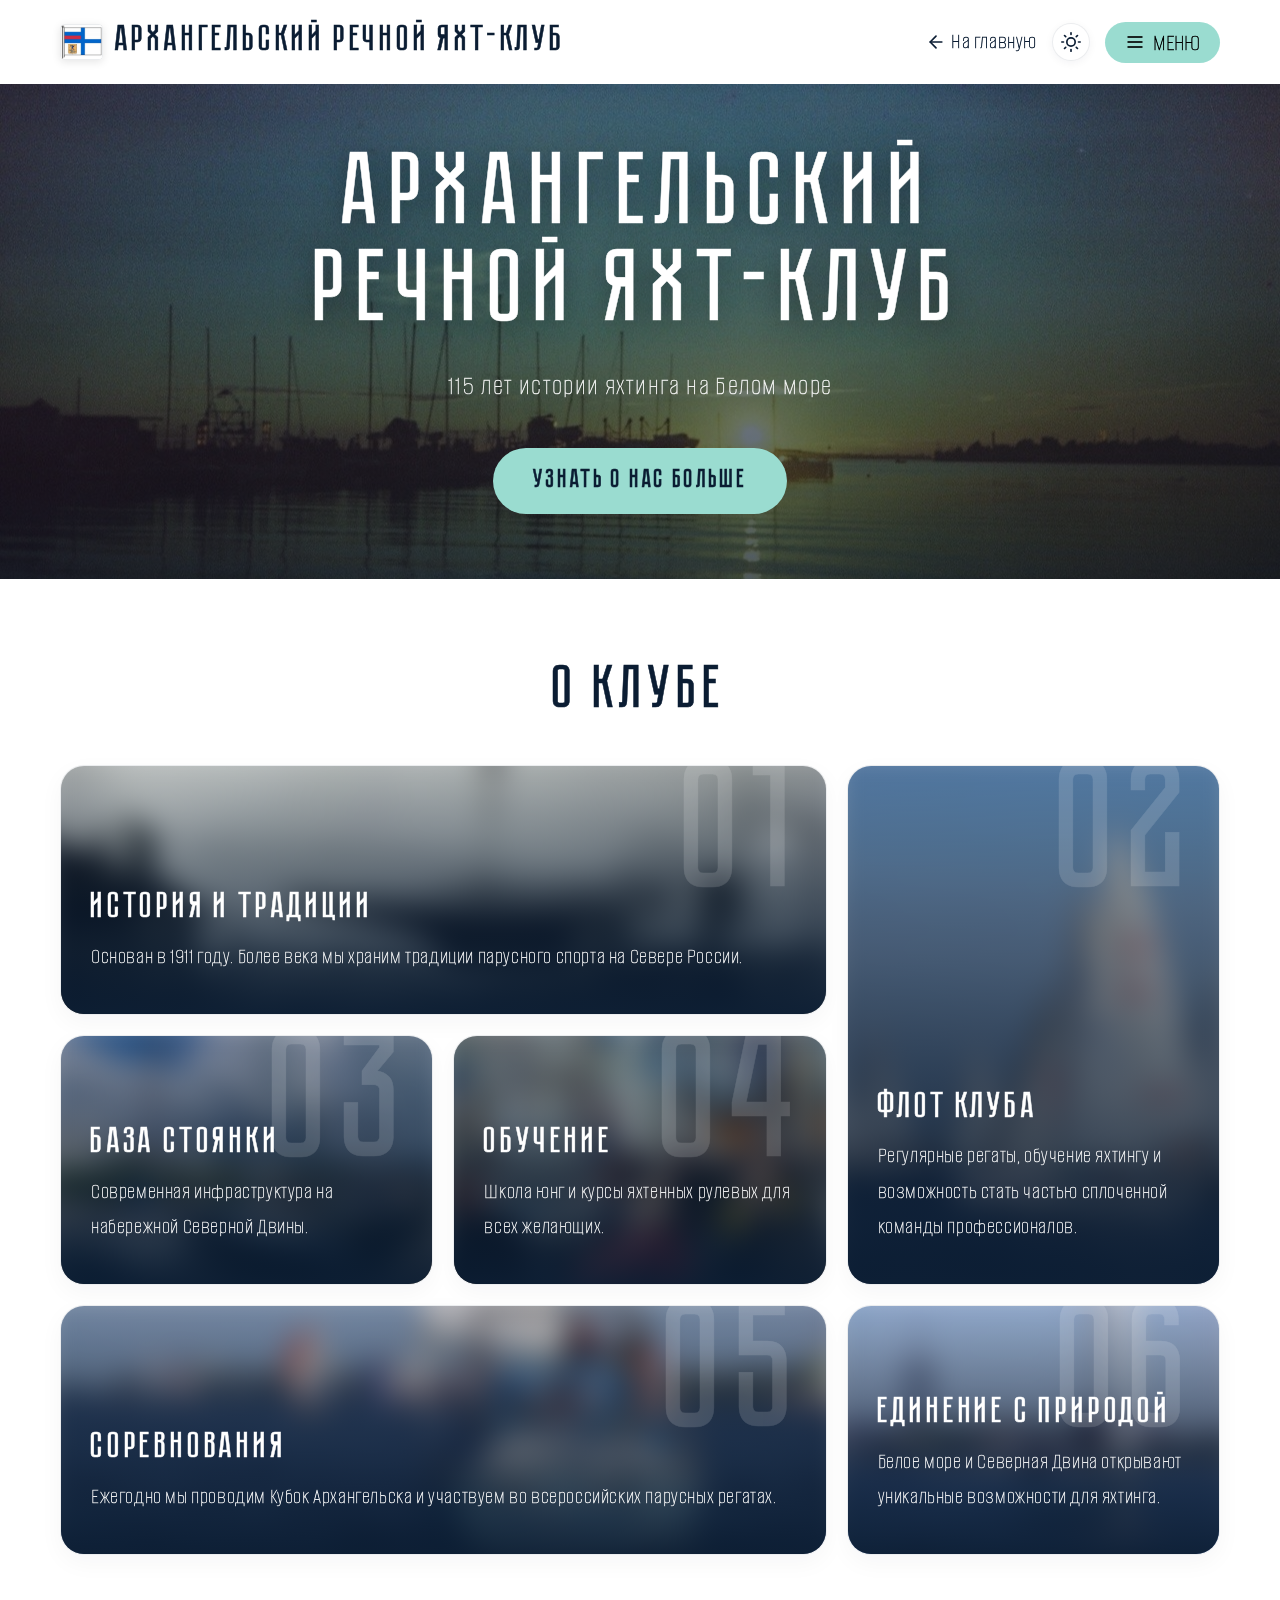
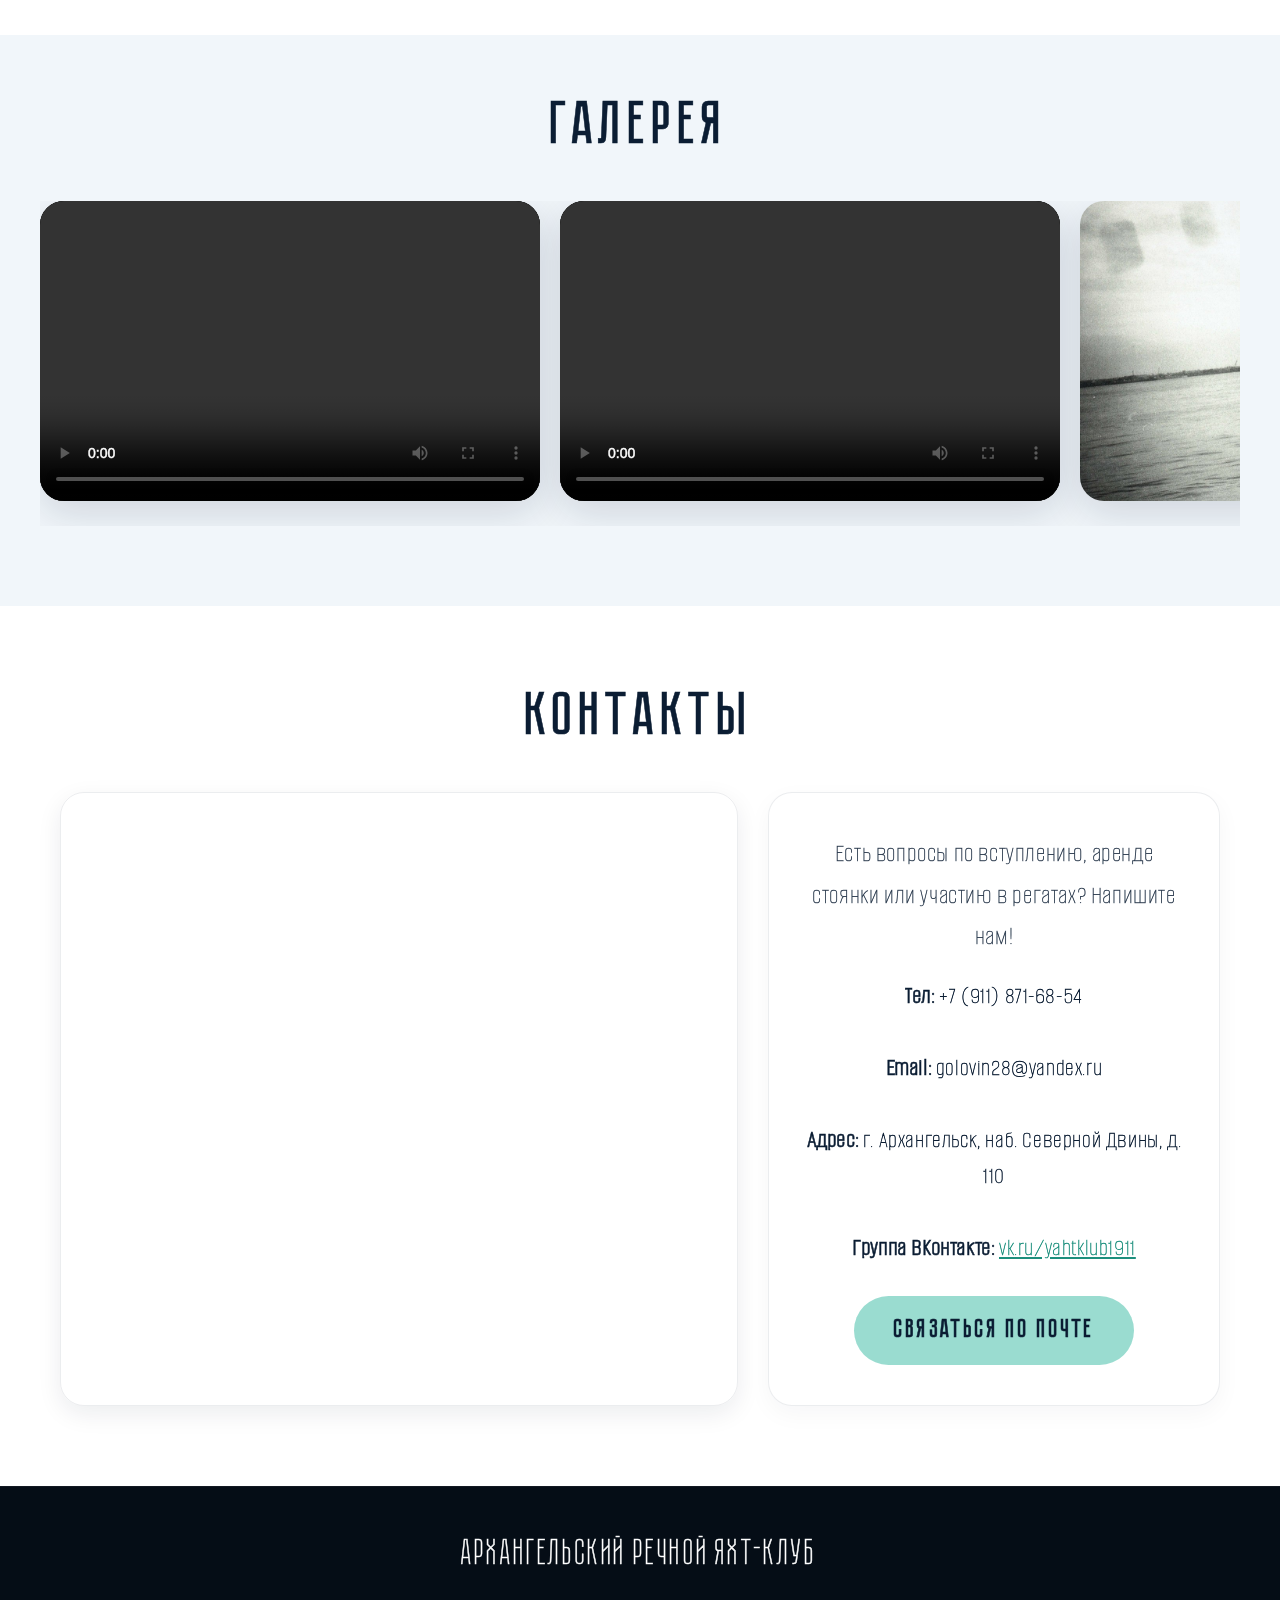
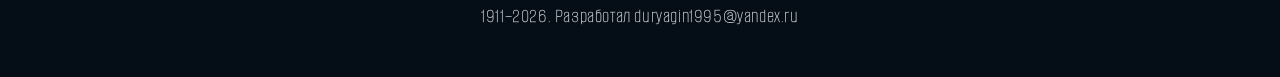
==== commit bdda5c93: "Add files via upload" ====
--- a/index.html
+++ b/index.html
@@ -209,7 +209,7 @@
   <!-- ПОДВАЛ -->
   <footer class="site-footer">
     <span class="footer-logo">Архангельский речной яхт-клуб</span>
-    <p style="margin-top: 15px; font-size: 1rem;">&copy; 1911–2026. Все права защищены.</p>
+    <p style="margin-top: 15px; font-size: 1rem;">1911–2026. Разработал duryagin1995@yandex.ru</p>
   </footer>
 
   <script src="script.js"></script>
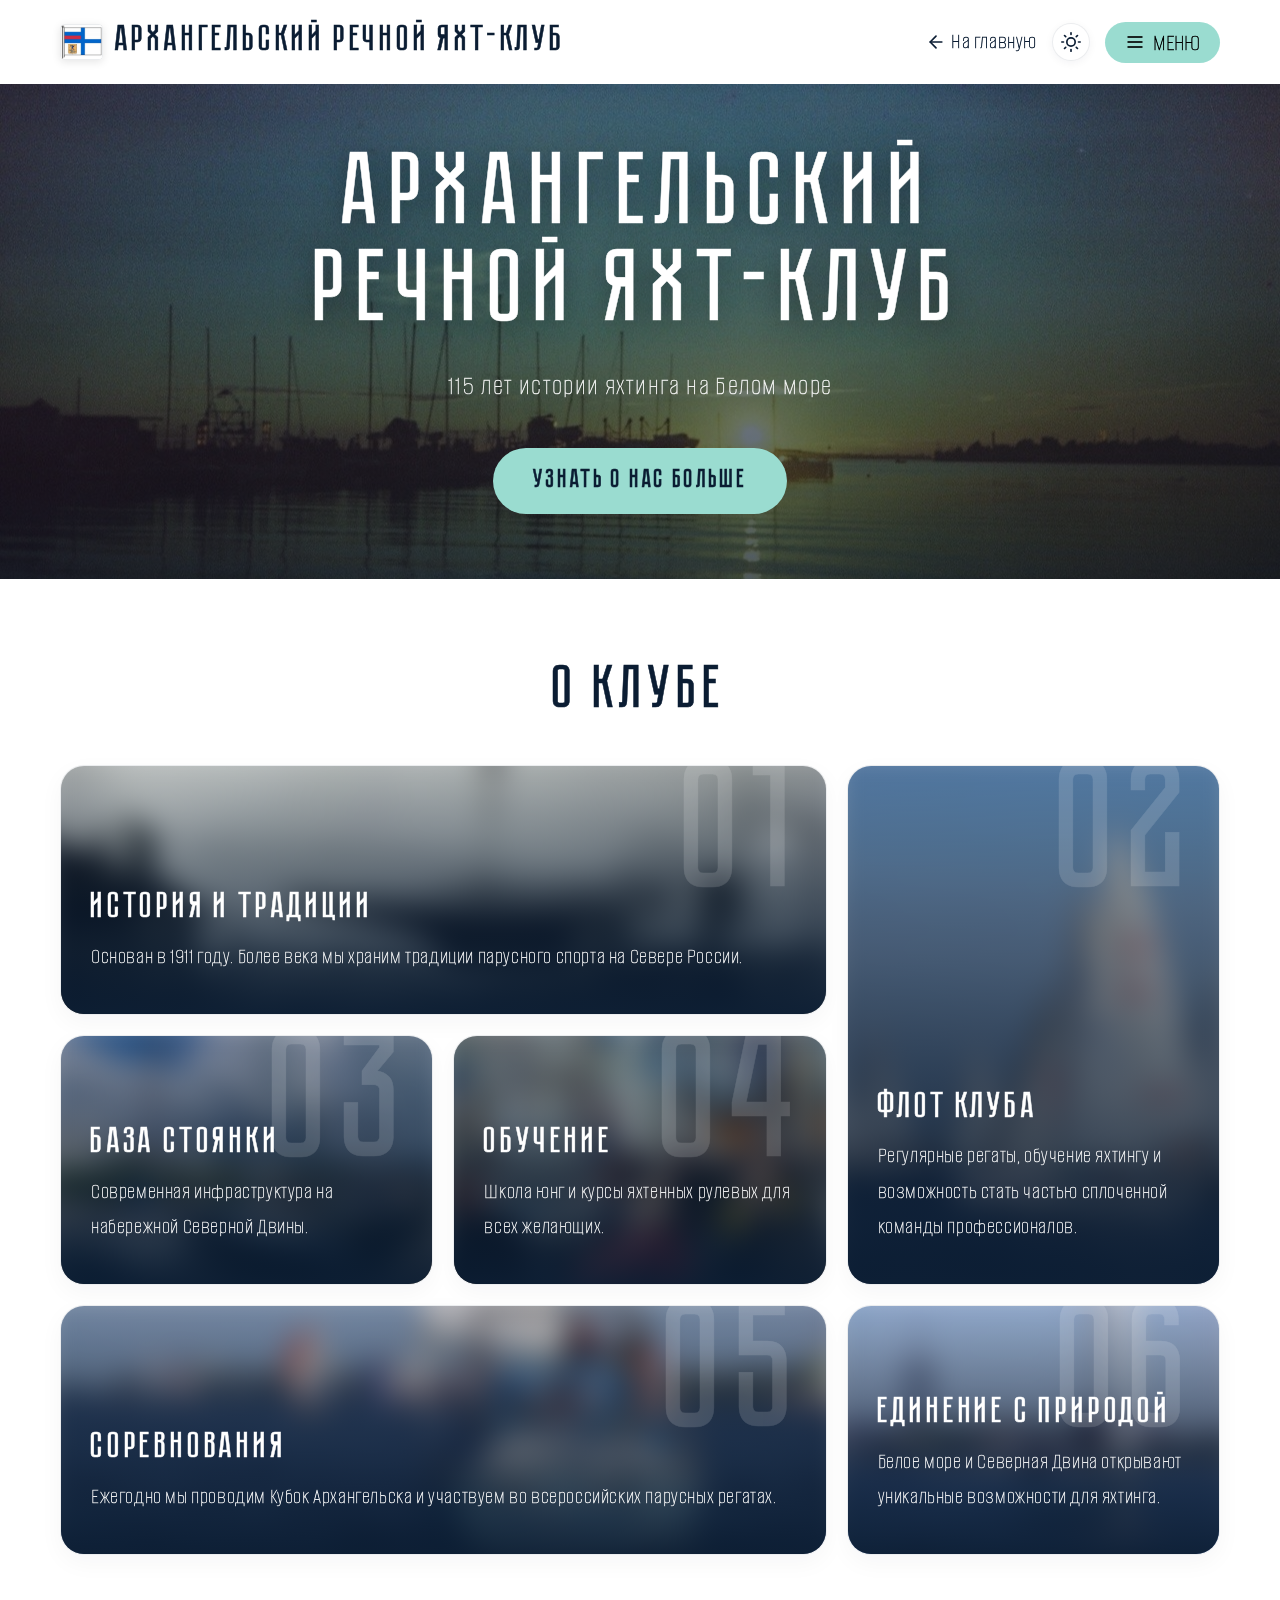
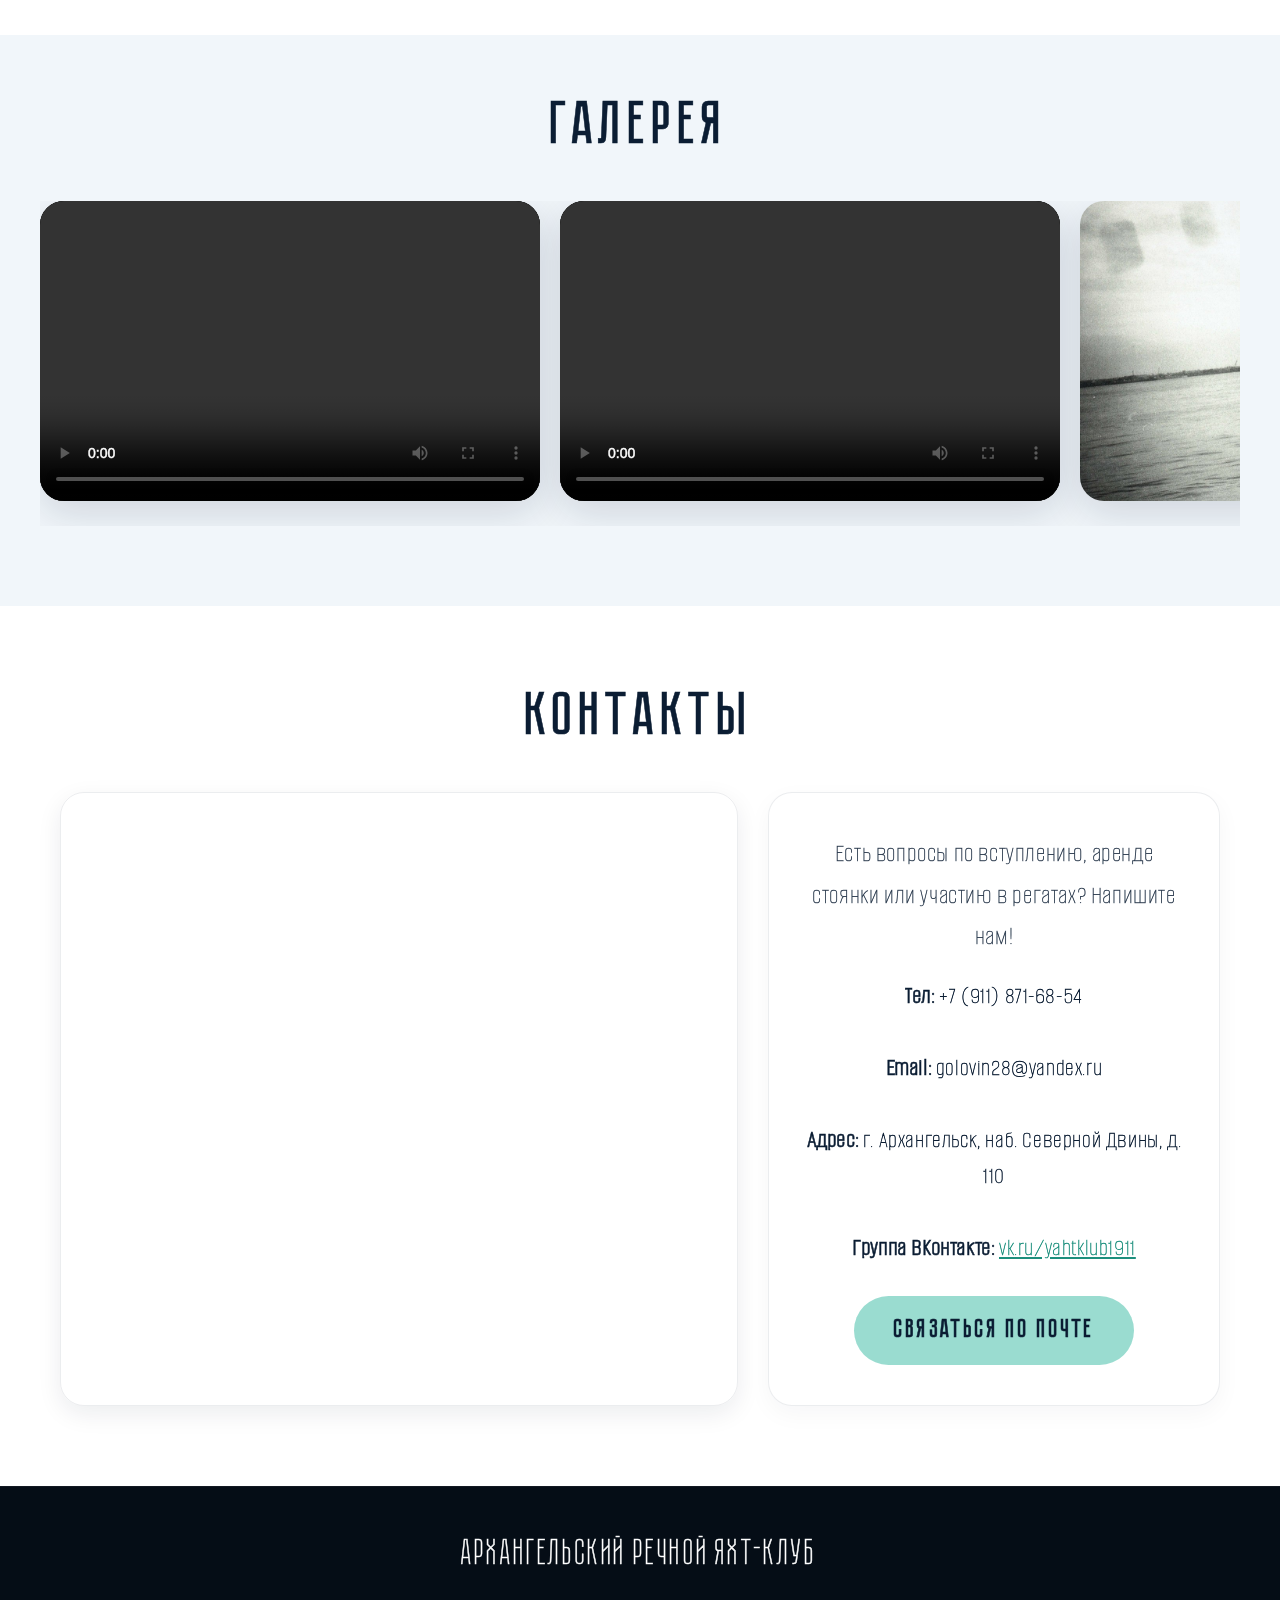
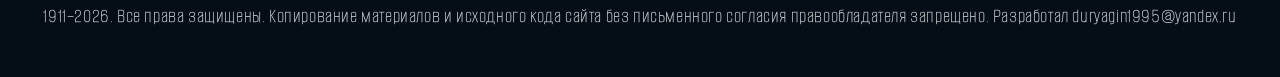
==== commit 035a3446: "Add files via upload" ====
--- a/index.html
+++ b/index.html
@@ -3,6 +3,15 @@
 <head>
   <meta charset="UTF-8"><meta name="viewport" content="width=device-width, initial-scale=1.0">
   <title>Архангельский речной яхт-клуб</title>
+  <!-- Фавиконка (иконка вкладки) -->
+  <link rel="icon" href="img/flag.webp" type="image/webp">
+  
+  <!-- Мета-теги для соцсетей (Open Graph) -->
+  <meta property="og:title" content="Архангельский речной яхт-клуб">
+  <meta property="og:description" content="115 лет истории яхтинга на Белом море">
+  <meta property="og:image" content="https://ivanduryagin.github.io/yacht-club/img/flag.webp">
+  <meta property="og:url" content="https://ivanduryagin.github.io/yacht-club/">
+  <meta property="og:type" content="website">
   <link rel="stylesheet" href="style.css">
 </head>
 <body>
@@ -83,37 +92,43 @@
       <h2 class="section-title">О клубе</h2>
       <div class="bento-grid">
         
-        <article class="bento-card bento-wide" style="--bg-img: url('img/main1.webp');" data-img="img/main1.webp">
+        <!-- Блок 1 -->
+        <article class="bento-card bento-wide" style="--bg-img: url('img/main1.webp');" data-gallery="img/main1.webp,img/main22.webp,img/main23.webp,img/main24.webp,img/main25.webp,img/main26.webp,img/main27.webp,img/main28.webp,img/main29.webp,img/main30.webp">
           <div class="bento-card__bg-num">01</div>
           <h3>История и традиции</h3>
           <p>Основан в 1911 году. Более века мы храним традиции парусного спорта на Севере России.</p>
         </article>
 
-        <article class="bento-card bento-tall" style="--bg-img: url('img/main2.webp');" data-img="img/main2.webp">
+        <!-- Блок 2 -->
+        <article class="bento-card bento-tall" style="--bg-img: url('img/main2.webp');" data-gallery="img/main2.webp,img/main7.webp,img/main8.webp,img/main9.webp">
           <div class="bento-card__bg-num">02</div>
           <h3>Флот клуба</h3>
           <p>Регулярные регаты, обучение яхтингу и возможность стать частью сплоченной команды профессионалов.</p>
         </article>
 
-        <article class="bento-card" style="--bg-img: url('img/main3.webp');" data-img="img/main3.webp">
+        <!-- Блок 3 -->
+        <article class="bento-card" style="--bg-img: url('img/main3.webp');" data-gallery="img/main3.webp,img/main10.webp,img/main11.webp,img/main12.webp">
           <div class="bento-card__bg-num">03</div>
           <h3>База стоянки</h3>
           <p>Современная инфраструктура на набережной Северной Двины.</p>
         </article>
 
-        <article class="bento-card" style="--bg-img: url('img/main4.webp');" data-img="img/main4.webp">
+        <!-- Блок 4 -->
+        <article class="bento-card" style="--bg-img: url('img/main4.webp');" data-gallery="img/main4.webp,img/main13.webp,img/main14.webp,img/main15.webp">
           <div class="bento-card__bg-num">04</div>
           <h3>Обучение</h3>
           <p>Школа юнг и курсы яхтенных рулевых для всех желающих.</p>
         </article>
 
-        <article class="bento-card bento-wide" style="--bg-img: url('img/main5.webp');" data-img="img/main5.webp">
+        <!-- Блок 5 -->
+        <article class="bento-card bento-wide" style="--bg-img: url('img/main5.webp');" data-gallery="img/main5.webp,img/main16.webp,img/main17.webp,img/main18.webp">
           <div class="bento-card__bg-num">05</div>
           <h3>Соревнования</h3>
           <p>Ежегодно мы проводим Кубок Архангельска и участвуем во всероссийских парусных регатах.</p>
         </article>
 
-        <article class="bento-card" style="--bg-img: url('img/main6.webp');" data-img="img/main6.webp">
+        <!-- Блок 6 -->
+        <article class="bento-card" style="--bg-img: url('img/main6.webp');" data-gallery="img/main6.webp,img/main19.webp,img/main20.webp,img/main21.webp">
           <div class="bento-card__bg-num">06</div>
           <h3>Единение с природой</h3>
           <p>Белое море и Северная Двина открывают уникальные возможности для яхтинга.</p>
@@ -200,16 +215,18 @@
     </section>
   </main>
 
-  <!-- МОДАЛЬНОЕ ОКНО ДЛЯ ФОТО (ЛАЙТБОКС) -->
+  <!-- МОДАЛЬНОЕ ОКНО ДЛЯ ГАЛЕРЕИ -->
   <div id="image-modal" class="image-modal">
     <span class="close-modal">&times;</span>
-    <img id="modal-img" src="" alt="Увеличенное изображение">
+    <div class="modal-gallery" id="modal-gallery">
+      <!-- Сюда скрипт будет вставлять картинки -->
+    </div>
   </div>
 
   <!-- ПОДВАЛ -->
   <footer class="site-footer">
     <span class="footer-logo">Архангельский речной яхт-клуб</span>
-    <p style="margin-top: 15px; font-size: 1rem;">1911–2026. Разработал duryagin1995@yandex.ru</p>
+    <p style="margin-top: 15px; font-size: 1rem;">1911–2026. Все права защищены. Копирование материалов и исходного кода сайта без письменного согласия правообладателя запрещено. Разработал duryagin1995@yandex.ru</p>
   </footer>
 
   <script src="script.js"></script>
--- a/style.css
+++ b/style.css
@@ -1510,4 +1510,43 @@
 /* Оставляем черный фон только для самого видео на случай, если оно не загрузилось */
 .video-item {
   background-color: #000 !important;
+}
+
+/* ===== СТИЛИ ДЛЯ ГАЛЕРЕИ В МОДАЛЬНОМ ОКНЕ ===== */
+.modal-gallery {
+  display: flex;
+  gap: 20px;
+  overflow-x: auto;
+  width: 95%; /* Отступы по бокам */
+  height: 85vh;
+  align-items: center;
+  padding: 20px;
+  scroll-snap-type: x mandatory;
+  
+  /* Стилизация ползунка */
+  scrollbar-width: thin;
+  scrollbar-color: var(--color-primary) transparent;
+}
+
+.modal-gallery::-webkit-scrollbar {
+  height: 8px;
+}
+.modal-gallery::-webkit-scrollbar-track {
+  background: rgba(255, 255, 255, 0.1);
+  border-radius: 10px;
+}
+.modal-gallery::-webkit-scrollbar-thumb {
+  background-color: var(--color-primary);
+  border-radius: 10px;
+}
+
+.modal-gallery img {
+  height: 100%; /* Картинка занимает всю высоту модалки */
+  width: auto;
+  max-width: 90vw;
+  object-fit: contain;
+  border-radius: 12px;
+  box-shadow: 0 10px 40px rgba(0,0,0,0.5);
+  scroll-snap-align: center;
+  background: #000;
 }
